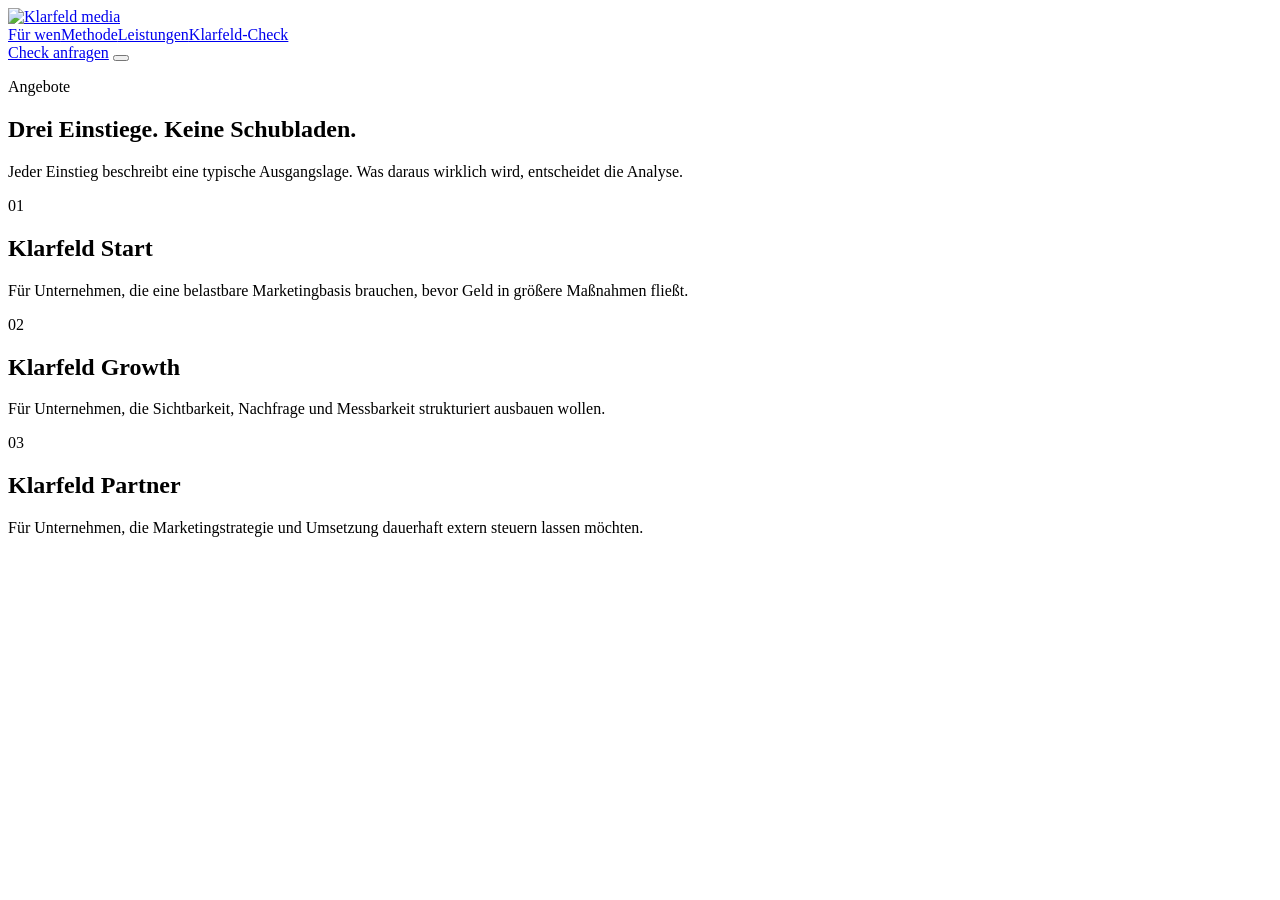
==== angebote.html @ 221c5ed5 "Add files via upload" ====
<!doctype html>
<html lang="de">
  <head>
    <meta charset="utf-8">
    <meta name="viewport" content="width=device-width, initial-scale=1">
    <title>Angebote | Klarfeld media</title>
    <link rel="preconnect" href="https://fonts.googleapis.com">
    <link rel="preconnect" href="https://fonts.gstatic.com" crossorigin>
    <link href="https://fonts.googleapis.com/css2?family=Inter:wght@400;500;600;700;800;900&family=Manrope:wght@600;700;800&display=swap" rel="stylesheet">
    <link rel="stylesheet" href="style.css">
  </head>
  <body>
    <header class="site-header">
      <a class="brand" href="index.html#top" aria-label="Klarfeld Startseite"><img class="brand-logo" src="assets/klarfeld-media-logo.png" width="753" height="258" alt="Klarfeld media"></a>
      <nav class="main-nav" aria-label="Hauptnavigation"><a href="zielgruppen.html">Für wen</a><a href="methode.html">Methode</a><a href="leistungen.html">Leistungen</a><a href="index.html#kontakt">Klarfeld-Check</a></nav>
      <a class="header-cta" href="index.html#kontakt">Check anfragen</a>
      <button class="menu-toggle" type="button" aria-label="Navigation öffnen" aria-expanded="false" data-menu-toggle><span></span><span></span></button>
    </header>
    <main class="detail-page">
      <section class="detail-hero"><div class="container"><p class="section-label">Angebote</p><h1>Drei Einstiege. Keine Schubladen.</h1><p class="lead">Jeder Einstieg beschreibt eine typische Ausgangslage. Was daraus wirklich wird, entscheidet die Analyse.</p></div></section>
      <section class="detail-list"><div class="container">
        <article id="klarfeld-start"><span>01</span><h2>Klarfeld Start</h2><p>Für Unternehmen, die eine belastbare Marketingbasis brauchen, bevor Geld in größere Maßnahmen fließt.</p></article>
        <article id="klarfeld-growth"><span>02</span><h2>Klarfeld Growth</h2><p>Für Unternehmen, die Sichtbarkeit, Nachfrage und Messbarkeit strukturiert ausbauen wollen.</p></article>
        <article id="klarfeld-partner"><span>03</span><h2>Klarfeld Partner</h2><p>Für Unternehmen, die Marketingstrategie und Umsetzung dauerhaft extern steuern lassen möchten.</p></article>
      </div></section>
    </main>
    <script src="script.js"></script>
  </body>
</html>
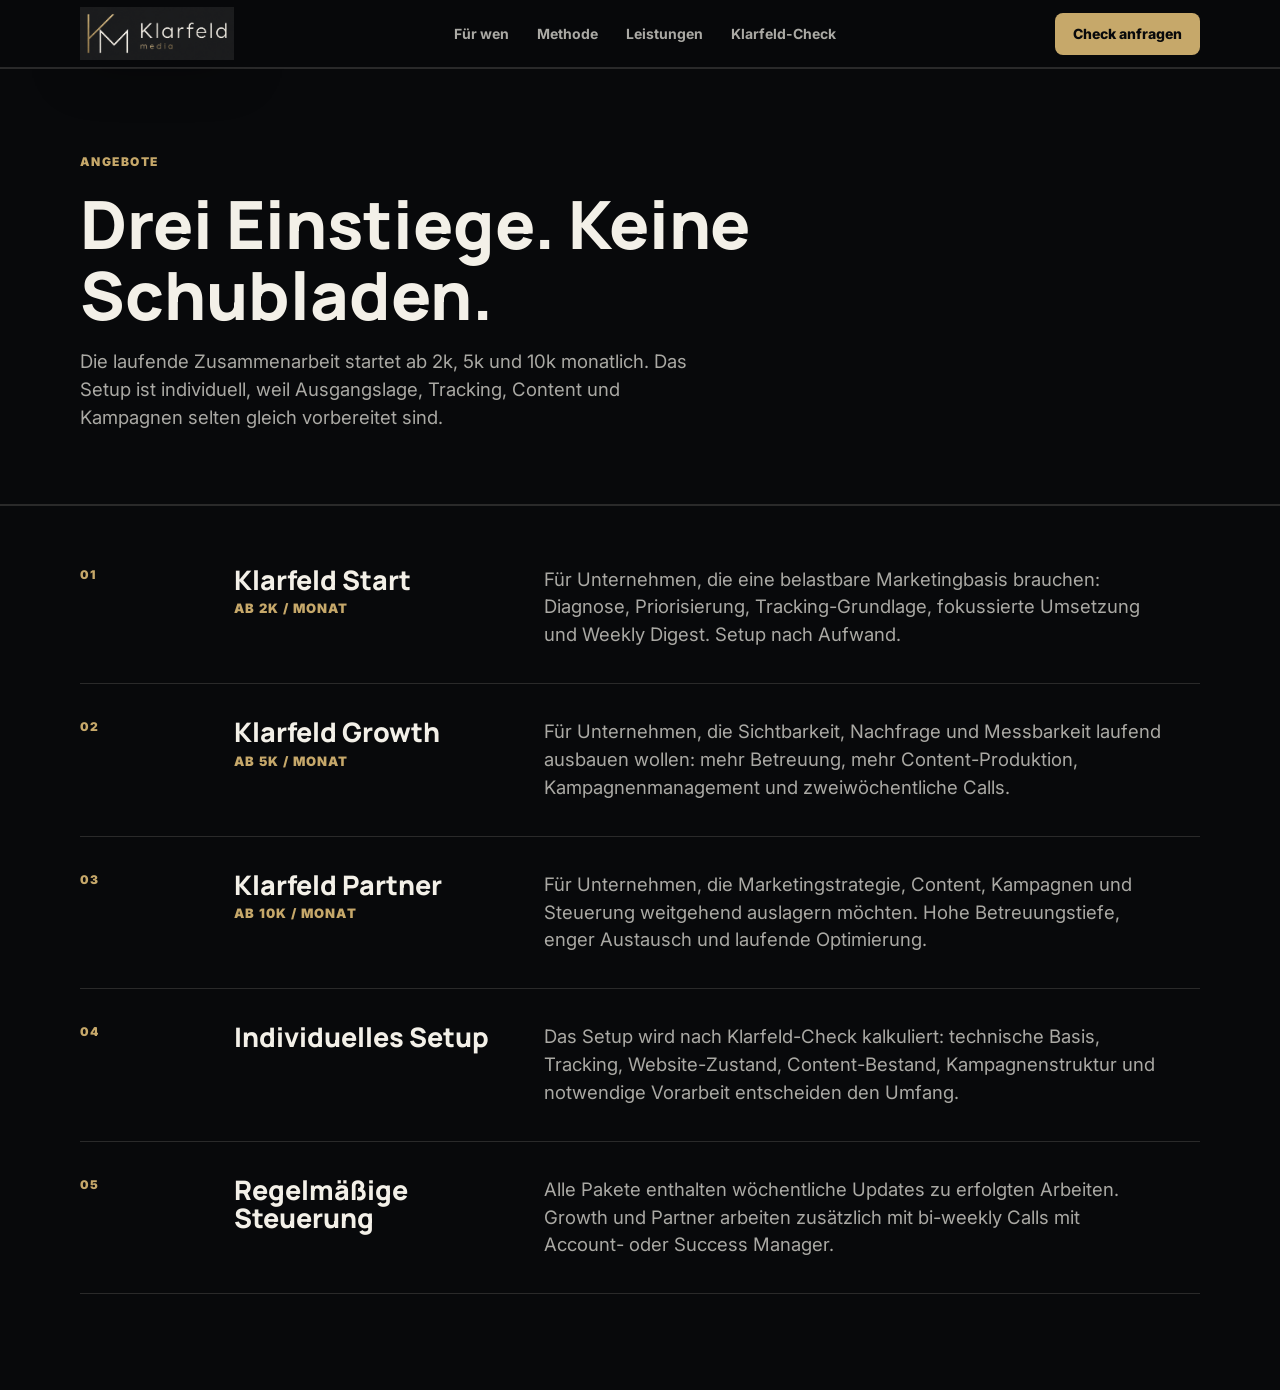
==== commit 9909b64e: "Add files via upload" ====
--- a/angebote.html
+++ b/angebote.html
@@ -17,11 +17,13 @@
       <button class="menu-toggle" type="button" aria-label="Navigation öffnen" aria-expanded="false" data-menu-toggle><span></span><span></span></button>
     </header>
     <main class="detail-page">
-      <section class="detail-hero"><div class="container"><p class="section-label">Angebote</p><h1>Drei Einstiege. Keine Schubladen.</h1><p class="lead">Jeder Einstieg beschreibt eine typische Ausgangslage. Was daraus wirklich wird, entscheidet die Analyse.</p></div></section>
+      <section class="detail-hero"><div class="container"><p class="section-label">Angebote</p><h1>Drei Einstiege. Keine Schubladen.</h1><p class="lead">Die laufende Zusammenarbeit startet ab 2k, 5k und 10k monatlich. Das Setup ist individuell, weil Ausgangslage, Tracking, Content und Kampagnen selten gleich vorbereitet sind.</p></div></section>
       <section class="detail-list"><div class="container">
-        <article id="klarfeld-start"><span>01</span><h2>Klarfeld Start</h2><p>Für Unternehmen, die eine belastbare Marketingbasis brauchen, bevor Geld in größere Maßnahmen fließt.</p></article>
-        <article id="klarfeld-growth"><span>02</span><h2>Klarfeld Growth</h2><p>Für Unternehmen, die Sichtbarkeit, Nachfrage und Messbarkeit strukturiert ausbauen wollen.</p></article>
-        <article id="klarfeld-partner"><span>03</span><h2>Klarfeld Partner</h2><p>Für Unternehmen, die Marketingstrategie und Umsetzung dauerhaft extern steuern lassen möchten.</p></article>
+        <article id="klarfeld-start"><span>01</span><h2>Klarfeld Start <small>ab 2k / Monat</small></h2><p>Für Unternehmen, die eine belastbare Marketingbasis brauchen: Diagnose, Priorisierung, Tracking-Grundlage, fokussierte Umsetzung und Weekly Digest. Setup nach Aufwand.</p></article>
+        <article id="klarfeld-growth"><span>02</span><h2>Klarfeld Growth <small>ab 5k / Monat</small></h2><p>Für Unternehmen, die Sichtbarkeit, Nachfrage und Messbarkeit laufend ausbauen wollen: mehr Betreuung, mehr Content-Produktion, Kampagnenmanagement und zweiwöchentliche Calls.</p></article>
+        <article id="klarfeld-partner"><span>03</span><h2>Klarfeld Partner <small>ab 10k / Monat</small></h2><p>Für Unternehmen, die Marketingstrategie, Content, Kampagnen und Steuerung weitgehend auslagern möchten. Hohe Betreuungstiefe, enger Austausch und laufende Optimierung.</p></article>
+        <article id="setup"><span>04</span><h2>Individuelles Setup</h2><p>Das Setup wird nach Klarfeld-Check kalkuliert: technische Basis, Tracking, Website-Zustand, Content-Bestand, Kampagnenstruktur und notwendige Vorarbeit entscheiden den Umfang.</p></article>
+        <article id="zusammenarbeit"><span>05</span><h2>Regelmäßige Steuerung</h2><p>Alle Pakete enthalten wöchentliche Updates zu erfolgten Arbeiten. Growth und Partner arbeiten zusätzlich mit bi-weekly Calls mit Account- oder Success Manager.</p></article>
       </div></section>
     </main>
     <script src="script.js"></script>
--- a/style.css
+++ b/style.css
@@ -0,0 +1,1058 @@
+:root {
+  --bg: #08090b;
+  --bg-soft: #0d0f13;
+  --panel: #111318;
+  --panel-strong: #171a20;
+  --ink: #f3f0e8;
+  --muted: #aaa9a4;
+  --soft: #747672;
+  --line: rgba(243, 240, 232, 0.14);
+  --line-strong: rgba(243, 240, 232, 0.22);
+  --gold: #c6a86a;
+  --gold-soft: rgba(198, 168, 106, 0.16);
+  --danger: #d79a64;
+  --radius: 8px;
+  --display: "Manrope", "Inter", Arial, sans-serif;
+  --sans: "Inter", Arial, sans-serif;
+}
+
+* { box-sizing: border-box; }
+
+html { scroll-behavior: smooth; }
+
+body {
+  margin: 0;
+  background: var(--bg);
+  color: var(--ink);
+  font-family: var(--sans);
+  line-height: 1.5;
+}
+
+body.menu-open { overflow: hidden; }
+
+a {
+  color: inherit;
+  text-decoration: none;
+}
+
+img {
+  display: block;
+  width: 100%;
+}
+
+p,
+h1,
+h2,
+h3 {
+  margin: 0;
+}
+
+input,
+textarea,
+button {
+  font: inherit;
+}
+
+.container {
+  width: min(1120px, calc(100% - 48px));
+  margin: 0 auto;
+}
+
+.site-header {
+  position: sticky;
+  z-index: 30;
+  top: 0;
+  display: grid;
+  grid-template-columns: auto 1fr auto;
+  align-items: center;
+  gap: 28px;
+  min-height: 68px;
+  padding: 0 max(24px, calc((100vw - 1120px) / 2));
+  background: rgba(8, 9, 11, 0.94);
+  border-bottom: 1px solid var(--line);
+  backdrop-filter: blur(16px);
+}
+
+.brand,
+.footer-brand {
+  display: inline-flex;
+  align-items: center;
+  line-height: 0;
+}
+
+.brand-logo {
+  width: 154px;
+  height: auto;
+  mix-blend-mode: screen;
+  filter: drop-shadow(0 10px 24px rgba(0, 0, 0, 0.28));
+}
+
+.footer-brand .brand-logo {
+  width: 190px;
+}
+
+.main-nav {
+  display: flex;
+  justify-content: center;
+  gap: 28px;
+  color: var(--muted);
+  font-size: 14px;
+  font-weight: 700;
+}
+
+.main-nav a:hover,
+.site-footer a:hover,
+.text-link:hover {
+  color: var(--gold);
+}
+
+.header-cta,
+.btn {
+  display: inline-flex;
+  align-items: center;
+  justify-content: center;
+  min-height: 42px;
+  padding: 0 18px;
+  border: 0;
+  border-radius: var(--radius);
+  font-size: 14px;
+  font-weight: 800;
+  cursor: pointer;
+}
+
+.header-cta,
+.btn-primary {
+  color: #08090b;
+  background: var(--gold);
+}
+
+.btn-secondary {
+  color: var(--ink);
+  border: 1px solid var(--line);
+  background: transparent;
+}
+
+.menu-toggle {
+  display: none;
+}
+
+section,
+#kontakt {
+  scroll-margin-top: 96px;
+}
+
+.eyebrow,
+.section-label {
+  color: var(--gold);
+  font-size: 12px;
+  font-weight: 900;
+  letter-spacing: 0.12em;
+  text-transform: uppercase;
+}
+
+h1,
+h2 {
+  font-family: var(--display);
+  font-weight: 800;
+  letter-spacing: 0;
+  line-height: 1.06;
+  overflow-wrap: break-word;
+  hyphens: auto;
+}
+
+h1 {
+  max-width: 720px;
+  margin-top: 18px;
+  font-size: clamp(40px, 5.2vw, 76px);
+}
+
+h2 {
+  max-width: 820px;
+  font-size: clamp(28px, 3.45vw, 46px);
+}
+
+h3 {
+  font-size: clamp(19px, 1.65vw, 25px);
+  line-height: 1.14;
+}
+
+.lead {
+  max-width: 650px;
+  margin-top: 18px;
+  color: var(--muted);
+  font-size: clamp(17px, 1.45vw, 20px);
+}
+
+.hero {
+  padding: 62px 0 78px;
+}
+
+.hero-grid {
+  display: grid;
+  grid-template-columns: minmax(0, 0.94fr) minmax(360px, 0.72fr);
+  gap: 58px;
+  align-items: center;
+}
+
+.hero-copy {
+  max-width: 720px;
+}
+
+.hero-thesis {
+  max-width: 720px;
+  margin-top: 14px;
+  color: var(--ink);
+  font-family: var(--display);
+  font-size: clamp(22px, 2.1vw, 32px);
+  font-weight: 800;
+  line-height: 1.16;
+}
+
+.actions {
+  display: flex;
+  flex-wrap: wrap;
+  gap: 12px;
+  margin-top: 30px;
+}
+
+.trust-line {
+  max-width: 620px;
+  margin-top: 28px;
+  color: var(--soft);
+  font-size: 15px;
+  font-weight: 700;
+}
+
+.hero-visual {
+  position: relative;
+}
+
+.hero-media {
+  margin: 0;
+}
+
+.hero-media img {
+  min-height: 500px;
+  max-height: min(560px, calc(100vh - 138px));
+  aspect-ratio: 5 / 4;
+  object-fit: cover;
+  border-radius: var(--radius);
+  filter: saturate(0.86) contrast(1.04);
+}
+
+.audit-panel {
+  position: absolute;
+  right: 18px;
+  bottom: 18px;
+  width: min(340px, calc(100% - 36px));
+  padding: 18px;
+  background: rgba(13, 15, 19, 0.88);
+  border: 1px solid rgba(243, 240, 232, 0.16);
+  border-radius: var(--radius);
+  box-shadow: 0 28px 80px rgba(0, 0, 0, 0.42);
+  backdrop-filter: blur(18px);
+}
+
+.audit-title {
+  margin-bottom: 12px;
+  color: var(--gold);
+  font-size: 12px;
+  font-weight: 900;
+  letter-spacing: 0.12em;
+  text-transform: uppercase;
+}
+
+.audit-row,
+.audit-priority {
+  display: flex;
+  justify-content: space-between;
+  gap: 18px;
+  padding: 10px 0;
+  border-top: 1px solid var(--line);
+  color: var(--muted);
+  font-size: 14px;
+}
+
+.audit-row strong,
+.audit-priority strong {
+  color: var(--ink);
+  text-align: right;
+}
+
+.audit-row.warning strong {
+  color: var(--danger);
+}
+
+.audit-priority {
+  display: grid;
+  gap: 6px;
+  margin-top: 6px;
+  padding: 12px;
+  background: rgba(198, 168, 106, 0.1);
+  border: 1px solid rgba(198, 168, 106, 0.24);
+  border-radius: var(--radius);
+}
+
+.audit-priority strong {
+  color: var(--gold);
+  text-align: left;
+}
+
+.manifest {
+  padding: 30px 0;
+  border-top: 1px solid var(--line);
+  border-bottom: 1px solid var(--line);
+  background: var(--bg-soft);
+}
+
+.manifest-line p {
+  max-width: 980px;
+  color: var(--ink);
+  font-family: var(--display);
+  font-size: clamp(22px, 2.4vw, 32px);
+  font-weight: 800;
+  line-height: 1.14;
+}
+
+.problem,
+.image-statement,
+.philosophy,
+.method,
+.audience,
+.services,
+.process,
+.faq,
+.packages,
+.consulting-visual,
+.final-cta,
+.detail-hero,
+.detail-list {
+  position: relative;
+  padding: 92px 0;
+  border-top: 1px solid var(--line);
+}
+
+.problem::before,
+.image-statement::before,
+.philosophy::before,
+.method::before,
+.audience::before,
+.services::before,
+.process::before,
+.faq::before,
+.packages::before,
+.consulting-visual::before {
+  content: "";
+  position: absolute;
+  top: -1px;
+  left: max(24px, calc((100vw - 1120px) / 2));
+  width: min(180px, calc(100vw - 48px));
+  height: 2px;
+  background: var(--gold);
+  opacity: 0.72;
+}
+
+.statement-grid,
+.split-head,
+.editorial-grid {
+  display: grid;
+  grid-template-columns: minmax(180px, 0.28fr) minmax(0, 1fr);
+  gap: 64px;
+  align-items: start;
+}
+
+.statement-grid p:not(.section-label) {
+  max-width: 760px;
+  margin-top: 22px;
+  color: var(--muted);
+  font-size: clamp(18px, 1.6vw, 22px);
+}
+
+.text-link {
+  display: inline-flex;
+  margin-top: 24px;
+  color: var(--gold);
+  font-size: 14px;
+  font-weight: 900;
+}
+
+.image-statement,
+.audience,
+.consulting-visual {
+  background: #0a0b0e;
+}
+
+.visual-split {
+  display: grid;
+  grid-template-columns: minmax(0, 1.06fr) minmax(320px, 0.64fr);
+  gap: 56px;
+  align-items: center;
+}
+
+.visual-split.reverse {
+  grid-template-columns: minmax(320px, 0.64fr) minmax(0, 1.06fr);
+}
+
+.visual-split.reverse figure {
+  order: 2;
+}
+
+.visual-split figure,
+.image-break figure {
+  margin: 0;
+  overflow: hidden;
+  border-radius: var(--radius);
+  background: var(--panel);
+}
+
+.visual-split img,
+.image-break img {
+  height: 100%;
+  min-height: 420px;
+  object-fit: cover;
+  filter: saturate(0.9) contrast(1.03);
+}
+
+.visual-split h2 {
+  max-width: 500px;
+  margin-top: 16px;
+  font-size: clamp(28px, 2.9vw, 42px);
+}
+
+.visual-split p:not(.section-label) {
+  max-width: 490px;
+  margin-top: 22px;
+  color: var(--muted);
+  font-size: clamp(17px, 1.5vw, 20px);
+}
+
+.split-head {
+  grid-template-columns: minmax(300px, 0.48fr) minmax(0, 0.78fr);
+  margin-bottom: 46px;
+}
+
+.split-head h2,
+.story-step h2 {
+  max-width: 600px;
+  margin-top: 14px;
+  font-size: clamp(28px, 3vw, 42px);
+}
+
+.split-head > p {
+  max-width: 640px;
+  color: var(--muted);
+  font-size: clamp(17px, 1.5vw, 20px);
+}
+
+.open-principles {
+  display: grid;
+  grid-template-columns: repeat(3, 1fr);
+  gap: 34px;
+  padding-top: 10px;
+}
+
+.open-principles article {
+  padding-top: 22px;
+  border-top: 1px solid var(--line);
+}
+
+.open-principles span,
+.service-index span,
+.method-flow span,
+.route-list span {
+  color: var(--gold);
+  font-size: 12px;
+  font-weight: 900;
+  letter-spacing: 0.12em;
+  text-transform: uppercase;
+}
+
+.open-principles h3 {
+  margin-top: 32px;
+}
+
+.open-principles p {
+  margin-top: 16px;
+  color: var(--muted);
+  font-size: 16px;
+}
+
+.compact-principles {
+  padding-top: 0;
+}
+
+.method {
+  background:
+    linear-gradient(90deg, rgba(198, 168, 106, 0.08), transparent 48%),
+    var(--bg);
+}
+
+.story-step {
+  display: grid;
+  gap: 38px;
+}
+
+.method-flow {
+  display: grid;
+  grid-template-columns: repeat(5, 1fr);
+  border-top: 1px solid var(--line);
+  border-bottom: 1px solid var(--line);
+}
+
+.method-flow a {
+  display: grid;
+  gap: 22px;
+  padding: 24px 24px 26px;
+  border-right: 1px solid var(--line);
+  color: var(--ink);
+  font-size: clamp(18px, 1.55vw, 23px);
+  font-weight: 800;
+}
+
+.method-flow a:first-child {
+  border-left: 1px solid var(--line);
+}
+
+.method-flow a:hover,
+.route-list a:hover,
+.service-index a:hover,
+.package-lines a:hover {
+  background: rgba(243, 240, 232, 0.055);
+}
+
+.editorial-grid {
+  grid-template-columns: minmax(280px, 0.44fr) minmax(0, 1fr);
+}
+
+.editorial-grid h2 {
+  max-width: 480px;
+  margin-top: 14px;
+  font-size: clamp(28px, 3vw, 42px);
+}
+
+.route-list {
+  display: grid;
+  gap: 0;
+  border-top: 1px solid var(--line);
+}
+
+.route-list a {
+  display: grid;
+  grid-template-columns: minmax(150px, 0.34fr) minmax(0, 1fr);
+  gap: 26px;
+  padding: 22px 0;
+  border-bottom: 1px solid var(--line);
+}
+
+.route-list strong {
+  max-width: 620px;
+  font-size: clamp(18px, 1.7vw, 24px);
+  line-height: 1.2;
+}
+
+.image-break {
+  padding: 0;
+  background: var(--bg-soft);
+  border-top: 1px solid var(--line);
+}
+
+.image-break-grid {
+  display: grid;
+  grid-template-columns: minmax(0, 1fr) minmax(280px, 0.38fr);
+  min-height: 520px;
+  align-items: stretch;
+}
+
+.image-break figure {
+  border-radius: 0;
+}
+
+.image-break img {
+  min-height: 520px;
+}
+
+.image-break-grid > div {
+  display: flex;
+  align-items: end;
+  padding: 56px 0 56px 42px;
+}
+
+.image-break-grid p {
+  max-width: 350px;
+  color: var(--ink);
+  font-family: var(--display);
+  font-size: clamp(24px, 2.5vw, 36px);
+  font-weight: 800;
+  line-height: 1.08;
+}
+
+.service-index {
+  display: grid;
+  grid-template-columns: repeat(3, 1fr);
+  border-top: 1px solid var(--line);
+  border-left: 1px solid var(--line);
+}
+
+.service-index a {
+  min-height: 245px;
+  padding: 24px;
+  border-right: 1px solid var(--line);
+  border-bottom: 1px solid var(--line);
+  background: rgba(243, 240, 232, 0.025);
+}
+
+.service-index h3 {
+  max-width: 260px;
+  margin-top: 42px;
+  font-size: clamp(20px, 1.6vw, 25px);
+}
+
+.service-index p {
+  max-width: 300px;
+  margin-top: 18px;
+  color: var(--muted);
+  font-size: 16px;
+}
+
+.packages {
+  background: var(--bg-soft);
+}
+
+.process {
+  background:
+    linear-gradient(90deg, rgba(198, 168, 106, 0.075), transparent 55%),
+    var(--bg);
+}
+
+.faq {
+  background: var(--bg-soft);
+}
+
+.faq-list {
+  display: grid;
+  gap: 0;
+  margin-top: 34px;
+  border-top: 1px solid var(--line);
+}
+
+.faq-list details {
+  border-bottom: 1px solid var(--line);
+}
+
+.faq-list summary {
+  cursor: pointer;
+  padding: 22px 0;
+  color: var(--ink);
+  font-size: clamp(18px, 1.55vw, 22px);
+  font-weight: 800;
+  list-style: none;
+}
+
+.faq-list summary::-webkit-details-marker {
+  display: none;
+}
+
+.faq-list summary::after {
+  content: "+";
+  float: right;
+  color: var(--gold);
+  font-weight: 800;
+}
+
+.faq-list details[open] summary::after {
+  content: "–";
+}
+
+.faq-list p {
+  max-width: 720px;
+  padding: 0 48px 22px 0;
+  color: var(--muted);
+  font-size: clamp(16px, 1.35vw, 18px);
+}
+
+.package-lines {
+  display: grid;
+  gap: 0;
+  margin-top: 36px;
+}
+
+.package-lines a {
+  display: grid;
+  grid-template-columns: minmax(220px, 0.4fr) minmax(0, 1fr);
+  gap: 38px;
+  padding: 24px 0;
+  border-top: 1px solid var(--line);
+}
+
+.package-lines a:last-child {
+  border-bottom: 1px solid var(--line);
+}
+
+.package-lines p {
+  max-width: 680px;
+  color: var(--muted);
+  font-size: clamp(16px, 1.45vw, 19px);
+}
+
+.package-lines h3 span,
+.detail-list h2 small {
+  display: block;
+  margin-top: 8px;
+  color: var(--gold);
+  font-family: var(--sans);
+  font-size: 13px;
+  font-weight: 900;
+  letter-spacing: 0.08em;
+  text-transform: uppercase;
+}
+
+.final-cta {
+  padding: 88px 0;
+  background:
+    radial-gradient(circle at 12% 20%, rgba(198, 168, 106, 0.18), transparent 32%),
+    linear-gradient(90deg, rgba(198, 168, 106, 0.1), transparent 58%),
+    #0a0b0e;
+}
+
+.final-grid {
+  display: grid;
+  grid-template-columns: minmax(0, 0.84fr) minmax(360px, 0.78fr);
+  gap: 64px;
+  align-items: start;
+}
+
+.final-grid h2 {
+  max-width: 620px;
+  margin-top: 16px;
+  font-size: clamp(30px, 3.3vw, 44px);
+}
+
+.final-grid p:not(.section-label) {
+  max-width: 620px;
+  margin-top: 22px;
+  color: var(--muted);
+  font-size: clamp(18px, 1.6vw, 21px);
+}
+
+.contact-form {
+  display: grid;
+  grid-template-columns: repeat(2, 1fr);
+  gap: 14px;
+  padding: 24px;
+  background: rgba(243, 240, 232, 0.055);
+  border: 1px solid var(--line-strong);
+  border-radius: var(--radius);
+}
+
+.contact-form label {
+  display: grid;
+  gap: 8px;
+}
+
+.contact-form .full {
+  grid-column: 1 / -1;
+}
+
+.contact-form span {
+  color: var(--muted);
+  font-size: 13px;
+  font-weight: 700;
+}
+
+.contact-form input,
+.contact-form textarea {
+  width: 100%;
+  min-height: 44px;
+  padding: 11px 12px;
+  color: var(--ink);
+  background: rgba(8, 9, 11, 0.68);
+  border: 1px solid var(--line);
+  border-radius: var(--radius);
+  outline: none;
+}
+
+.contact-form textarea {
+  resize: vertical;
+}
+
+.contact-form input:focus,
+.contact-form textarea:focus {
+  border-color: rgba(198, 168, 106, 0.65);
+}
+
+.contact-form button {
+  margin-top: 6px;
+}
+
+.site-footer {
+  padding: 46px 0;
+  color: var(--muted);
+  border-top: 1px solid var(--line);
+}
+
+.footer-grid {
+  display: grid;
+  grid-template-columns: 1.4fr 1fr 1fr;
+  gap: 40px;
+}
+
+.site-footer a:not(.brand) {
+  display: block;
+  margin-top: 10px;
+}
+
+.detail-page {
+  min-height: 100vh;
+}
+
+.detail-hero {
+  padding: 84px 0 72px;
+  border-bottom: 1px solid var(--line);
+}
+
+.detail-hero h1 {
+  max-width: 820px;
+}
+
+.detail-list {
+  padding: 26px 0 96px;
+}
+
+.detail-list .container {
+  display: grid;
+  gap: 0;
+}
+
+.detail-list article {
+  display: grid;
+  grid-template-columns: 120px minmax(240px, 0.42fr) minmax(0, 1fr);
+  gap: 34px;
+  padding: 34px 0;
+  border-bottom: 1px solid var(--line);
+  scroll-margin-top: 96px;
+}
+
+.detail-list span {
+  color: var(--gold);
+  font-size: 12px;
+  font-weight: 900;
+  letter-spacing: 0.12em;
+}
+
+.detail-list h2 {
+  max-width: 420px;
+  font-size: clamp(24px, 2.1vw, 32px);
+}
+
+.detail-list p,
+.detail-hero .lead {
+  max-width: 620px;
+  color: var(--muted);
+  font-size: clamp(17px, 1.45vw, 20px);
+}
+
+@media (max-width: 980px) {
+  .hero-grid,
+  .statement-grid,
+  .visual-split,
+  .visual-split.reverse,
+  .split-head,
+  .editorial-grid,
+  .image-break-grid,
+  .final-grid,
+  .package-lines a,
+  .footer-grid {
+    grid-template-columns: 1fr;
+    gap: 34px;
+  }
+
+  .open-principles,
+  .service-index {
+    grid-template-columns: repeat(2, 1fr);
+  }
+
+  .method-flow {
+    grid-template-columns: 1fr 1fr;
+  }
+
+  .hero-media img {
+    min-height: 360px;
+    aspect-ratio: 16 / 9;
+  }
+
+  .visual-split.reverse figure {
+    order: 0;
+  }
+
+  .visual-split img,
+  .image-break img {
+    min-height: 360px;
+    aspect-ratio: 16 / 9;
+  }
+
+  .image-break-grid {
+    min-height: auto;
+  }
+
+  .image-break-grid > div {
+    padding: 34px 0 56px;
+  }
+
+  .contact-form {
+    max-width: 720px;
+  }
+
+  .detail-list article {
+    grid-template-columns: 1fr;
+    gap: 14px;
+  }
+}
+
+@media (max-width: 720px) {
+  .container {
+    width: min(100% - 28px, 1120px);
+  }
+
+  .site-header {
+    grid-template-columns: auto 1fr auto;
+    padding-inline: 14px;
+  }
+
+  .brand-logo {
+    width: 132px;
+  }
+
+  .main-nav,
+  .header-cta {
+    display: none;
+  }
+
+  .menu-toggle {
+    display: inline-grid;
+    width: 42px;
+    height: 42px;
+    place-items: center;
+    border: 1px solid var(--line);
+    border-radius: var(--radius);
+    background: transparent;
+  }
+
+  .menu-toggle span {
+    width: 18px;
+    height: 2px;
+    background: var(--ink);
+    transition: transform 180ms ease;
+  }
+
+  .menu-toggle.is-open span:first-child {
+    transform: translateY(5px) rotate(45deg);
+  }
+
+  .menu-toggle.is-open span:last-child {
+    transform: translateY(-5px) rotate(-45deg);
+  }
+
+  .site-header.nav-open .main-nav {
+    position: absolute;
+    top: 68px;
+    right: 14px;
+    left: 14px;
+    display: grid;
+    gap: 0;
+    padding: 10px;
+    background: var(--bg);
+    border: 1px solid var(--line);
+    border-radius: var(--radius);
+  }
+
+  .site-header.nav-open .main-nav a {
+    padding: 14px;
+  }
+
+  h1 {
+    font-size: clamp(36px, 12vw, 54px);
+  }
+
+  h2 {
+    font-size: clamp(27px, 8vw, 37px);
+  }
+
+  .hero,
+  .problem,
+  .image-statement,
+  .philosophy,
+  .method,
+  .audience,
+  .services,
+  .process,
+  .faq,
+  .packages,
+  .consulting-visual,
+  .final-cta {
+    padding: 64px 0;
+  }
+
+  .problem::before,
+  .image-statement::before,
+  .philosophy::before,
+  .method::before,
+  .audience::before,
+  .services::before,
+  .process::before,
+  .faq::before,
+  .packages::before,
+  .consulting-visual::before {
+    left: 14px;
+    width: 120px;
+  }
+
+  .manifest {
+    padding: 24px 0;
+  }
+
+  .open-principles,
+  .service-index,
+  .method-flow {
+    grid-template-columns: 1fr;
+  }
+
+  .route-list a {
+    grid-template-columns: 1fr;
+    gap: 10px;
+  }
+
+  .service-index a {
+    min-height: auto;
+  }
+
+  .method-flow a {
+    border-left: 1px solid var(--line);
+  }
+
+  .audit-panel {
+    position: relative;
+    right: auto;
+    bottom: auto;
+    width: 100%;
+    margin-top: 14px;
+  }
+
+  .contact-form {
+    grid-template-columns: 1fr;
+    padding: 18px;
+  }
+
+  .actions,
+  .btn {
+    width: 100%;
+  }
+}
+
+@media (prefers-reduced-motion: reduce) {
+  *,
+  *::before,
+  *::after {
+    scroll-behavior: auto !important;
+    transition-duration: 0.01ms !important;
+  }
+}
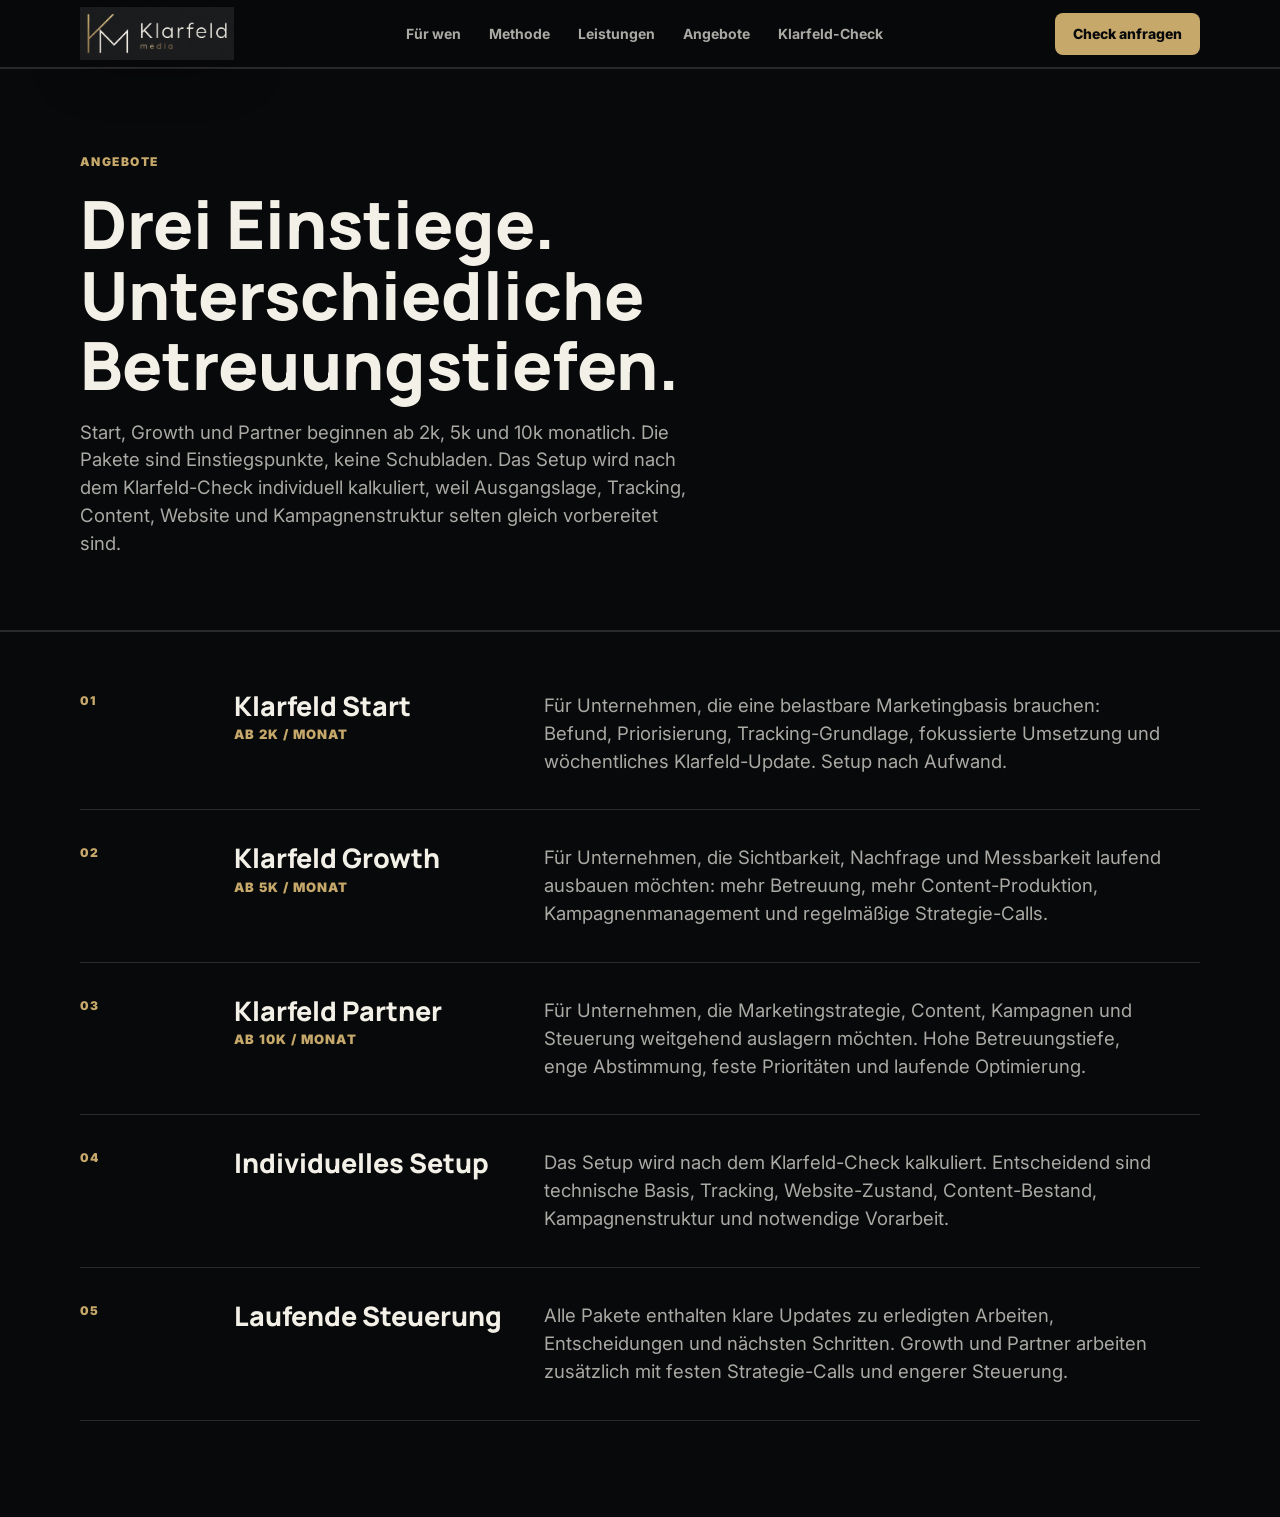
==== commit 1f4b4e28: "Add files via upload" ====
--- a/angebote.html
+++ b/angebote.html
@@ -12,18 +12,18 @@
   <body>
     <header class="site-header">
       <a class="brand" href="index.html#top" aria-label="Klarfeld Startseite"><img class="brand-logo" src="assets/klarfeld-media-logo.png" width="753" height="258" alt="Klarfeld media"></a>
-      <nav class="main-nav" aria-label="Hauptnavigation"><a href="zielgruppen.html">Für wen</a><a href="methode.html">Methode</a><a href="leistungen.html">Leistungen</a><a href="index.html#kontakt">Klarfeld-Check</a></nav>
+      <nav class="main-nav" aria-label="Hauptnavigation"><a href="zielgruppen.html">Für wen</a><a href="methode.html">Methode</a><a href="leistungen.html">Leistungen</a><a href="angebote.html">Angebote</a><a href="index.html#kontakt">Klarfeld-Check</a></nav>
       <a class="header-cta" href="index.html#kontakt">Check anfragen</a>
       <button class="menu-toggle" type="button" aria-label="Navigation öffnen" aria-expanded="false" data-menu-toggle><span></span><span></span></button>
     </header>
     <main class="detail-page">
-      <section class="detail-hero"><div class="container"><p class="section-label">Angebote</p><h1>Drei Einstiege. Keine Schubladen.</h1><p class="lead">Die laufende Zusammenarbeit startet ab 2k, 5k und 10k monatlich. Das Setup ist individuell, weil Ausgangslage, Tracking, Content und Kampagnen selten gleich vorbereitet sind.</p></div></section>
+      <section class="detail-hero"><div class="container"><p class="section-label">Angebote</p><h1>Drei Einstiege. Unterschiedliche Betreuungstiefen.</h1><p class="lead">Start, Growth und Partner beginnen ab 2k, 5k und 10k monatlich. Die Pakete sind Einstiegspunkte, keine Schubladen. Das Setup wird nach dem Klarfeld-Check individuell kalkuliert, weil Ausgangslage, Tracking, Content, Website und Kampagnenstruktur selten gleich vorbereitet sind.</p></div></section>
       <section class="detail-list"><div class="container">
-        <article id="klarfeld-start"><span>01</span><h2>Klarfeld Start <small>ab 2k / Monat</small></h2><p>Für Unternehmen, die eine belastbare Marketingbasis brauchen: Diagnose, Priorisierung, Tracking-Grundlage, fokussierte Umsetzung und Weekly Digest. Setup nach Aufwand.</p></article>
-        <article id="klarfeld-growth"><span>02</span><h2>Klarfeld Growth <small>ab 5k / Monat</small></h2><p>Für Unternehmen, die Sichtbarkeit, Nachfrage und Messbarkeit laufend ausbauen wollen: mehr Betreuung, mehr Content-Produktion, Kampagnenmanagement und zweiwöchentliche Calls.</p></article>
-        <article id="klarfeld-partner"><span>03</span><h2>Klarfeld Partner <small>ab 10k / Monat</small></h2><p>Für Unternehmen, die Marketingstrategie, Content, Kampagnen und Steuerung weitgehend auslagern möchten. Hohe Betreuungstiefe, enger Austausch und laufende Optimierung.</p></article>
-        <article id="setup"><span>04</span><h2>Individuelles Setup</h2><p>Das Setup wird nach Klarfeld-Check kalkuliert: technische Basis, Tracking, Website-Zustand, Content-Bestand, Kampagnenstruktur und notwendige Vorarbeit entscheiden den Umfang.</p></article>
-        <article id="zusammenarbeit"><span>05</span><h2>Regelmäßige Steuerung</h2><p>Alle Pakete enthalten wöchentliche Updates zu erfolgten Arbeiten. Growth und Partner arbeiten zusätzlich mit bi-weekly Calls mit Account- oder Success Manager.</p></article>
+        <article id="klarfeld-start"><span>01</span><h2>Klarfeld Start <small>ab 2k / Monat</small></h2><p>Für Unternehmen, die eine belastbare Marketingbasis brauchen: Befund, Priorisierung, Tracking-Grundlage, fokussierte Umsetzung und wöchentliches Klarfeld-Update. Setup nach Aufwand.</p></article>
+        <article id="klarfeld-growth"><span>02</span><h2>Klarfeld Growth <small>ab 5k / Monat</small></h2><p>Für Unternehmen, die Sichtbarkeit, Nachfrage und Messbarkeit laufend ausbauen möchten: mehr Betreuung, mehr Content-Produktion, Kampagnenmanagement und regelmäßige Strategie-Calls.</p></article>
+        <article id="klarfeld-partner"><span>03</span><h2>Klarfeld Partner <small>ab 10k / Monat</small></h2><p>Für Unternehmen, die Marketingstrategie, Content, Kampagnen und Steuerung weitgehend auslagern möchten. Hohe Betreuungstiefe, enge Abstimmung, feste Prioritäten und laufende Optimierung.</p></article>
+        <article id="setup"><span>04</span><h2>Individuelles Setup</h2><p>Das Setup wird nach dem Klarfeld-Check kalkuliert. Entscheidend sind technische Basis, Tracking, Website-Zustand, Content-Bestand, Kampagnenstruktur und notwendige Vorarbeit.</p></article>
+        <article id="zusammenarbeit"><span>05</span><h2>Laufende Steuerung</h2><p>Alle Pakete enthalten klare Updates zu erledigten Arbeiten, Entscheidungen und nächsten Schritten. Growth und Partner arbeiten zusätzlich mit festen Strategie-Calls und engerer Steuerung.</p></article>
       </div></section>
     </main>
     <script src="script.js"></script>
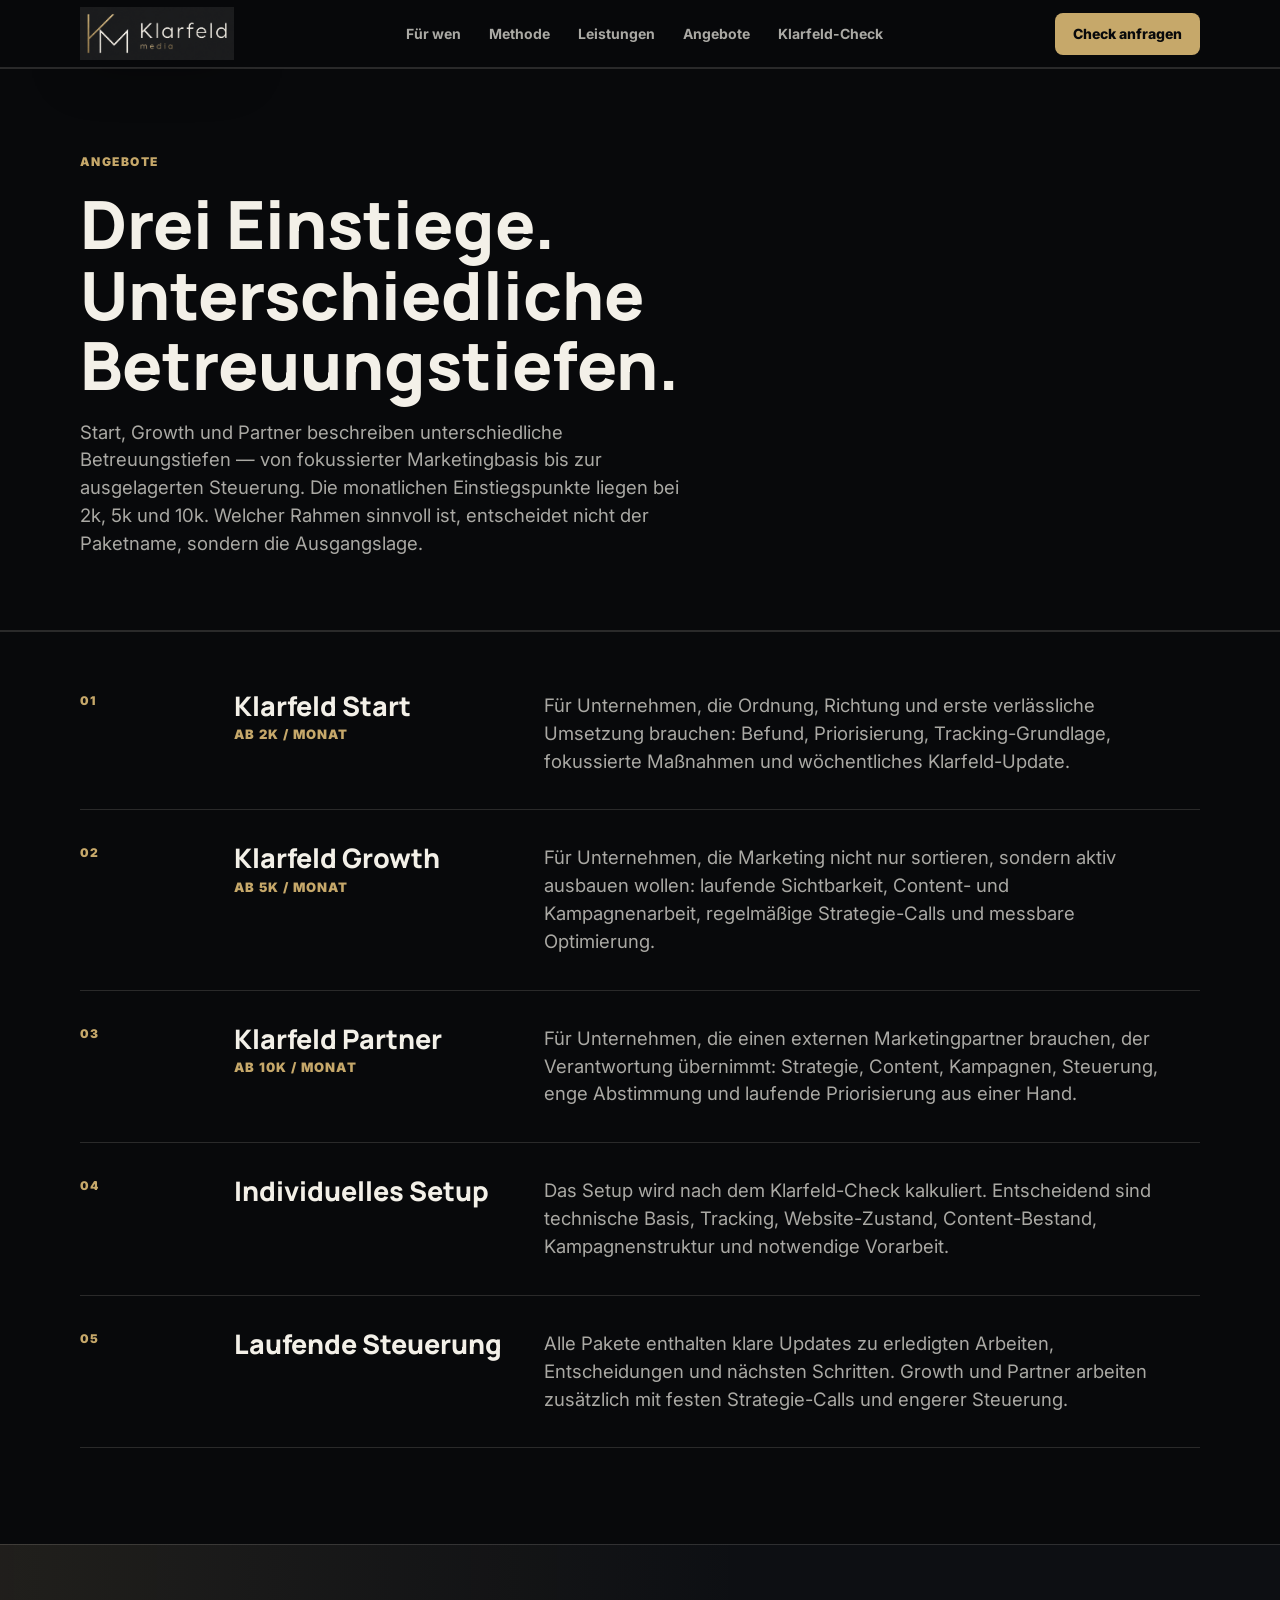
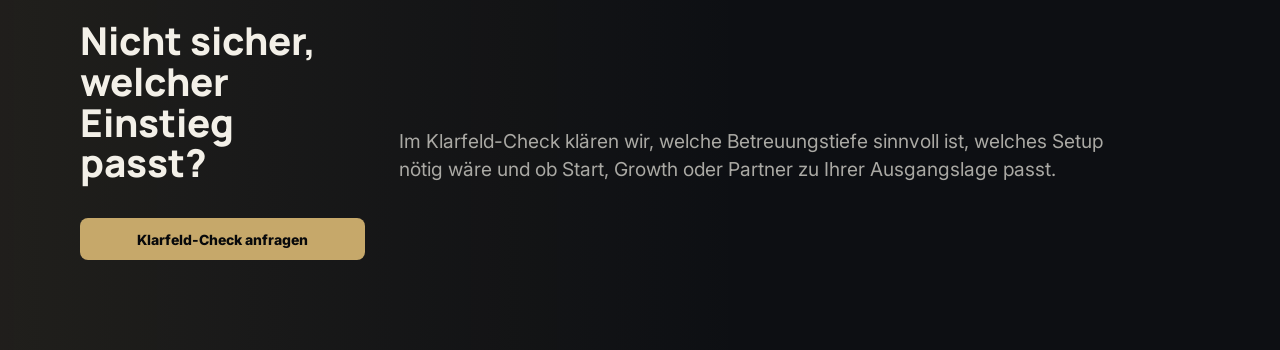
==== commit 42245a24: "Add files via upload" ====
--- a/angebote.html
+++ b/angebote.html
@@ -17,14 +17,15 @@
       <button class="menu-toggle" type="button" aria-label="Navigation öffnen" aria-expanded="false" data-menu-toggle><span></span><span></span></button>
     </header>
     <main class="detail-page">
-      <section class="detail-hero"><div class="container"><p class="section-label">Angebote</p><h1>Drei Einstiege. Unterschiedliche Betreuungstiefen.</h1><p class="lead">Start, Growth und Partner beginnen ab 2k, 5k und 10k monatlich. Die Pakete sind Einstiegspunkte, keine Schubladen. Das Setup wird nach dem Klarfeld-Check individuell kalkuliert, weil Ausgangslage, Tracking, Content, Website und Kampagnenstruktur selten gleich vorbereitet sind.</p></div></section>
+      <section class="detail-hero"><div class="container"><p class="section-label">Angebote</p><h1>Drei Einstiege. Unterschiedliche Betreuungstiefen.</h1><p class="lead">Start, Growth und Partner beschreiben unterschiedliche Betreuungstiefen — von fokussierter Marketingbasis bis zur ausgelagerten Steuerung. Die monatlichen Einstiegspunkte liegen bei 2k, 5k und 10k. Welcher Rahmen sinnvoll ist, entscheidet nicht der Paketname, sondern die Ausgangslage.</p></div></section>
       <section class="detail-list"><div class="container">
-        <article id="klarfeld-start"><span>01</span><h2>Klarfeld Start <small>ab 2k / Monat</small></h2><p>Für Unternehmen, die eine belastbare Marketingbasis brauchen: Befund, Priorisierung, Tracking-Grundlage, fokussierte Umsetzung und wöchentliches Klarfeld-Update. Setup nach Aufwand.</p></article>
-        <article id="klarfeld-growth"><span>02</span><h2>Klarfeld Growth <small>ab 5k / Monat</small></h2><p>Für Unternehmen, die Sichtbarkeit, Nachfrage und Messbarkeit laufend ausbauen möchten: mehr Betreuung, mehr Content-Produktion, Kampagnenmanagement und regelmäßige Strategie-Calls.</p></article>
-        <article id="klarfeld-partner"><span>03</span><h2>Klarfeld Partner <small>ab 10k / Monat</small></h2><p>Für Unternehmen, die Marketingstrategie, Content, Kampagnen und Steuerung weitgehend auslagern möchten. Hohe Betreuungstiefe, enge Abstimmung, feste Prioritäten und laufende Optimierung.</p></article>
+        <article id="klarfeld-start"><span>01</span><h2>Klarfeld Start <small>ab 2k / Monat</small></h2><p>Für Unternehmen, die Ordnung, Richtung und erste verlässliche Umsetzung brauchen: Befund, Priorisierung, Tracking-Grundlage, fokussierte Maßnahmen und wöchentliches Klarfeld-Update.</p></article>
+        <article id="klarfeld-growth"><span>02</span><h2>Klarfeld Growth <small>ab 5k / Monat</small></h2><p>Für Unternehmen, die Marketing nicht nur sortieren, sondern aktiv ausbauen wollen: laufende Sichtbarkeit, Content- und Kampagnenarbeit, regelmäßige Strategie-Calls und messbare Optimierung.</p></article>
+        <article id="klarfeld-partner"><span>03</span><h2>Klarfeld Partner <small>ab 10k / Monat</small></h2><p>Für Unternehmen, die einen externen Marketingpartner brauchen, der Verantwortung übernimmt: Strategie, Content, Kampagnen, Steuerung, enge Abstimmung und laufende Priorisierung aus einer Hand.</p></article>
         <article id="setup"><span>04</span><h2>Individuelles Setup</h2><p>Das Setup wird nach dem Klarfeld-Check kalkuliert. Entscheidend sind technische Basis, Tracking, Website-Zustand, Content-Bestand, Kampagnenstruktur und notwendige Vorarbeit.</p></article>
         <article id="zusammenarbeit"><span>05</span><h2>Laufende Steuerung</h2><p>Alle Pakete enthalten klare Updates zu erledigten Arbeiten, Entscheidungen und nächsten Schritten. Growth und Partner arbeiten zusätzlich mit festen Strategie-Calls und engerer Steuerung.</p></article>
       </div></section>
+      <section class="detail-cta"><div class="container"><h2>Nicht sicher, welcher Einstieg passt?</h2><p>Im Klarfeld-Check klären wir, welche Betreuungstiefe sinnvoll ist, welches Setup nötig wäre und ob Start, Growth oder Partner zu Ihrer Ausgangslage passt.</p><a class="btn btn-primary" href="index.html#kontakt">Klarfeld-Check anfragen</a></div></section>
     </main>
     <script src="script.js"></script>
   </body>
--- a/style.css
+++ b/style.css
@@ -299,19 +299,31 @@
 }
 
 .manifest {
-  padding: 30px 0;
+  padding: 86px 0;
   border-top: 1px solid var(--line);
   border-bottom: 1px solid var(--line);
-  background: var(--bg-soft);
+  background:
+    linear-gradient(rgba(243, 240, 232, 0.035) 1px, transparent 1px),
+    linear-gradient(90deg, rgba(243, 240, 232, 0.028) 1px, transparent 1px),
+    var(--bg-soft);
+  background-size: 48px 48px;
 }
 
 .manifest-line p {
-  max-width: 980px;
+  max-width: 1040px;
   color: var(--ink);
   font-family: var(--display);
-  font-size: clamp(22px, 2.4vw, 32px);
+  font-size: clamp(34px, 5vw, 70px);
   font-weight: 800;
-  line-height: 1.14;
+  line-height: 1.02;
+}
+
+.manifest-line span {
+  display: block;
+}
+
+.manifest-line span + span {
+  margin-top: 8px;
 }
 
 .problem,
@@ -426,6 +438,55 @@
   font-size: clamp(17px, 1.5vw, 20px);
 }
 
+.check-output {
+  margin-top: 26px;
+  padding-top: 22px;
+  border-top: 1px solid var(--line);
+}
+
+.check-output h3 {
+  max-width: 480px;
+  font-size: clamp(18px, 1.5vw, 22px);
+}
+
+.check-output ul {
+  display: grid;
+  grid-template-columns: repeat(2, minmax(0, 1fr));
+  gap: 12px;
+  margin: 18px 0 0;
+  padding: 0;
+  list-style: none;
+}
+
+.check-output li {
+  min-height: 88px;
+  padding: 16px;
+  color: var(--ink);
+  font-size: 15px;
+  font-weight: 700;
+  position: relative;
+  display: grid;
+  align-content: space-between;
+  border: 1px solid var(--line);
+  background: rgba(243, 240, 232, 0.035);
+  border-radius: var(--radius);
+}
+
+.check-output li span {
+  display: block;
+  color: var(--gold);
+  font-size: 11px;
+  font-weight: 900;
+  letter-spacing: 0.12em;
+}
+
+.check-output p {
+  max-width: 540px;
+  margin-top: 22px;
+  color: var(--muted);
+  font-size: 15px;
+}
+
 .split-head {
   grid-template-columns: minmax(300px, 0.48fr) minmax(0, 0.78fr);
   margin-bottom: 46px;
@@ -487,9 +548,110 @@
     var(--bg);
 }
 
-.story-step {
-  display: grid;
-  gap: 38px;
+.rail-grid {
+  display: grid;
+  grid-template-columns: minmax(300px, 0.42fr) minmax(0, 1fr);
+  gap: 80px;
+  align-items: start;
+}
+
+.rail-sticky {
+  position: sticky;
+  top: 116px;
+}
+
+.rail-sticky h2 {
+  max-width: 460px;
+  margin-top: 16px;
+  font-size: clamp(32px, 3.8vw, 54px);
+}
+
+.rail-sticky p:not(.section-label) {
+  max-width: 430px;
+  margin-top: 22px;
+  color: var(--muted);
+  font-size: 18px;
+}
+
+.rail-track {
+  position: relative;
+  display: grid;
+  gap: 18px;
+  padding-left: 42px;
+}
+
+.rail-line {
+  position: absolute;
+  top: 12px;
+  bottom: 12px;
+  left: 10px;
+  width: 2px;
+  background: rgba(243, 240, 232, 0.16);
+}
+
+.rail-line span {
+  display: block;
+  width: 100%;
+  height: var(--rail-progress, 0%);
+  background: linear-gradient(var(--gold), rgba(198, 168, 106, 0.2));
+}
+
+.rail-dot {
+  position: absolute;
+  top: var(--rail-dot, 12px);
+  left: 3px;
+  z-index: 2;
+  width: 16px;
+  height: 16px;
+  border-radius: 999px;
+  background: var(--gold);
+  box-shadow: 0 0 0 8px rgba(198, 168, 106, 0.12), 0 0 28px rgba(198, 168, 106, 0.36);
+}
+
+.rail-card {
+  min-height: 190px;
+  padding: 24px;
+  border: 1px solid var(--line);
+  border-radius: var(--radius);
+  background: rgba(243, 240, 232, 0.035);
+  opacity: 0.58;
+  transition: opacity 220ms ease, border-color 220ms ease, background 220ms ease, transform 220ms ease;
+}
+
+.rail-card.is-active {
+  opacity: 1;
+  transform: translateX(6px);
+  border-color: rgba(198, 168, 106, 0.42);
+  background: rgba(243, 240, 232, 0.065);
+}
+
+.rail-card span,
+.service-card span,
+.package-cards > a > span {
+  color: var(--gold);
+  font-size: 12px;
+  font-weight: 900;
+  letter-spacing: 0.12em;
+  text-transform: uppercase;
+}
+
+.rail-card h3 {
+  margin-top: 26px;
+}
+
+.rail-card p {
+  max-width: 520px;
+  margin-top: 16px;
+  color: var(--muted);
+  font-size: 17px;
+}
+
+.rail-card strong {
+  display: block;
+  margin-top: 18px;
+  color: var(--ink);
+  font-size: 14px;
+  line-height: 1.4;
 }
 
 .method-flow {
@@ -593,6 +755,75 @@
   border-left: 1px solid var(--line);
 }
 
+.service-scroll {
+  display: grid;
+  grid-template-columns: minmax(300px, 0.36fr) minmax(0, 1fr);
+  gap: 52px;
+  align-items: start;
+}
+
+.service-sticky {
+  position: sticky;
+  top: 116px;
+}
+
+.service-sticky h2 {
+  max-width: 460px;
+  margin-top: 16px;
+  font-size: clamp(30px, 3.4vw, 48px);
+}
+
+.service-sticky p:not(.section-label) {
+  max-width: 440px;
+  margin-top: 22px;
+  color: var(--muted);
+  font-size: 18px;
+}
+
+.service-track-wrap {
+  overflow: hidden;
+}
+
+.service-track {
+  display: flex;
+  gap: 18px;
+  width: max-content;
+  will-change: transform;
+}
+
+.service-card {
+  display: flex;
+  width: min(390px, 32vw);
+  min-width: 340px;
+  min-height: 390px;
+  flex-direction: column;
+  padding: 26px;
+  border: 1px solid var(--line);
+  border-radius: var(--radius);
+  background:
+    linear-gradient(145deg, rgba(198, 168, 106, 0.08), transparent 42%),
+    rgba(243, 240, 232, 0.035);
+}
+
+.service-card h3 {
+  margin-top: 40px;
+}
+
+.service-card p {
+  margin-top: 18px;
+  color: var(--muted);
+  font-size: 16px;
+}
+
+.service-card p:last-child {
+  margin-top: auto;
+  padding-top: 28px;
+}
+
+.service-card strong {
+  color: var(--ink);
+}
+
 .service-index a {
   min-height: 245px;
   padding: 24px;
@@ -674,6 +905,45 @@
   display: grid;
   gap: 0;
   margin-top: 36px;
+}
+
+.package-cards {
+  grid-template-columns: repeat(3, 1fr);
+  gap: 16px;
+}
+
+.package-cards a {
+  display: flex;
+  min-height: 300px;
+  flex-direction: column;
+  gap: 0;
+  padding: 24px;
+  border: 1px solid var(--line);
+  border-radius: var(--radius);
+  background: rgba(243, 240, 232, 0.035);
+}
+
+.package-cards a:last-child {
+  border-bottom: 1px solid var(--line);
+}
+
+.package-cards h3 {
+  margin-top: 44px;
+}
+
+.package-cards h3 small {
+  display: block;
+  margin-top: 9px;
+  color: var(--gold);
+  font-family: var(--sans);
+  font-size: 13px;
+  letter-spacing: 0.08em;
+  text-transform: uppercase;
+}
+
+.package-cards p {
+  margin-top: auto;
+  padding-top: 28px;
 }
 
 .package-lines a {
@@ -706,6 +976,22 @@
   text-transform: uppercase;
 }
 
+.package-lines.package-cards a {
+  display: flex;
+  grid-template-columns: none;
+  min-height: 300px;
+  flex-direction: column;
+  gap: 0;
+  padding: 24px;
+  border: 1px solid var(--line);
+  border-radius: var(--radius);
+  background: rgba(243, 240, 232, 0.035);
+}
+
+.package-lines.package-cards a:last-child {
+  border-bottom: 1px solid var(--line);
+}
+
 .final-cta {
   padding: 88px 0;
   background:
@@ -851,75 +1137,48 @@
   font-size: clamp(17px, 1.45vw, 20px);
 }
 
+.reveal-item {
+  opacity: 0;
+  transform: translateY(18px);
+  transition: opacity 520ms ease, transform 520ms ease;
+}
+
+.reveal-item.is-visible {
+  opacity: 1;
+  transform: translateY(0);
+}
+
+.detail-cta {
+  padding: 76px 0 90px;
+  background:
+    linear-gradient(90deg, rgba(198, 168, 106, 0.1), transparent 58%),
+    var(--bg-soft);
+  border-top: 1px solid var(--line);
+}
+
+.detail-cta .container {
+  display: grid;
+  grid-template-columns: minmax(0, 0.78fr) auto;
+  gap: 34px;
+  align-items: end;
+}
+
+.detail-cta h2 {
+  max-width: 700px;
+  font-size: clamp(28px, 3vw, 42px);
+}
+
+.detail-cta p {
+  max-width: 720px;
+  margin-top: 18px;
+  color: var(--muted);
+  font-size: clamp(17px, 1.5vw, 20px);
+}
+
 @media (max-width: 980px) {
-  .hero-grid,
-  .statement-grid,
-  .visual-split,
-  .visual-split.reverse,
-  .split-head,
-  .editorial-grid,
-  .image-break-grid,
-  .final-grid,
-  .package-lines a,
-  .footer-grid {
-    grid-template-columns: 1fr;
-    gap: 34px;
-  }
-
-  .open-principles,
-  .service-index {
-    grid-template-columns: repeat(2, 1fr);
-  }
-
-  .method-flow {
-    grid-template-columns: 1fr 1fr;
-  }
-
-  .hero-media img {
-    min-height: 360px;
-    aspect-ratio: 16 / 9;
-  }
-
-  .visual-split.reverse figure {
-    order: 0;
-  }
-
-  .visual-split img,
-  .image-break img {
-    min-height: 360px;
-    aspect-ratio: 16 / 9;
-  }
-
-  .image-break-grid {
-    min-height: auto;
-  }
-
-  .image-break-grid > div {
-    padding: 34px 0 56px;
-  }
-
-  .contact-form {
-    max-width: 720px;
-  }
-
-  .detail-list article {
-    grid-template-columns: 1fr;
-    gap: 14px;
-  }
-}
-
-@media (max-width: 720px) {
-  .container {
-    width: min(100% - 28px, 1120px);
-  }
-
   .site-header {
     grid-template-columns: auto 1fr auto;
-    padding-inline: 14px;
-  }
-
-  .brand-logo {
-    width: 132px;
+    padding-inline: 20px;
   }
 
   .main-nav,
@@ -955,8 +1214,8 @@
   .site-header.nav-open .main-nav {
     position: absolute;
     top: 68px;
-    right: 14px;
-    left: 14px;
+    right: 20px;
+    left: 20px;
     display: grid;
     gap: 0;
     padding: 10px;
@@ -967,6 +1226,122 @@
 
   .site-header.nav-open .main-nav a {
     padding: 14px;
+  }
+
+  .hero-grid,
+  .statement-grid,
+  .visual-split,
+  .visual-split.reverse,
+  .rail-grid,
+  .service-scroll,
+  .split-head,
+  .editorial-grid,
+  .image-break-grid,
+  .final-grid,
+  .detail-cta .container,
+  .package-lines a,
+  .footer-grid {
+    grid-template-columns: 1fr;
+    gap: 34px;
+  }
+
+  .open-principles,
+  .service-index,
+  .package-cards {
+    grid-template-columns: repeat(2, 1fr);
+  }
+
+  .rail-sticky,
+  .service-sticky {
+    position: static;
+  }
+
+  .rail-track {
+    padding-left: 34px;
+  }
+
+  .rail-card {
+    opacity: 1;
+  }
+
+  .rail-card.is-active {
+    transform: none;
+  }
+
+  .service-track-wrap {
+    overflow-x: auto;
+    overscroll-behavior-x: contain;
+    padding-bottom: 18px;
+    scroll-snap-type: x mandatory;
+  }
+
+  .service-track {
+    width: max-content;
+    padding-right: 24px;
+  }
+
+  .service-card {
+    width: min(380px, 72vw);
+    scroll-snap-align: start;
+  }
+
+  .method-flow {
+    grid-template-columns: 1fr 1fr;
+  }
+
+  .hero-media img {
+    min-height: 360px;
+    aspect-ratio: 16 / 9;
+  }
+
+  .visual-split.reverse figure {
+    order: 0;
+  }
+
+  .visual-split img,
+  .image-break img {
+    min-height: 360px;
+    aspect-ratio: 16 / 9;
+  }
+
+  .image-break-grid {
+    min-height: auto;
+  }
+
+  .image-break-grid > div {
+    padding: 34px 0 56px;
+  }
+
+  .contact-form {
+    max-width: 720px;
+  }
+
+  .detail-cta .btn {
+    justify-self: start;
+  }
+
+  .detail-list article {
+    grid-template-columns: 1fr;
+    gap: 14px;
+  }
+}
+
+@media (max-width: 720px) {
+  .container {
+    width: min(100% - 28px, 1120px);
+  }
+
+  .site-header {
+    padding-inline: 14px;
+  }
+
+  .brand-logo {
+    width: 132px;
+  }
+
+  .site-header.nav-open .main-nav {
+    right: 14px;
+    left: 14px;
   }
 
   h1 {
@@ -1012,8 +1387,29 @@
 
   .open-principles,
   .service-index,
-  .method-flow {
+  .package-cards,
+  .method-flow,
+  .check-output ul {
     grid-template-columns: 1fr;
+  }
+
+  .manifest-line p {
+    font-size: clamp(30px, 10vw, 48px);
+  }
+
+  .rail-track {
+    padding-left: 28px;
+  }
+
+  .rail-card {
+    min-height: auto;
+    padding: 20px;
+  }
+
+  .service-card {
+    width: 82vw;
+    min-width: 280px;
+    min-height: 360px;
   }
 
   .route-list a {
@@ -1055,4 +1451,9 @@
     scroll-behavior: auto !important;
     transition-duration: 0.01ms !important;
   }
-}
+
+  .reveal-item {
+    opacity: 1;
+    transform: none;
+  }
+}
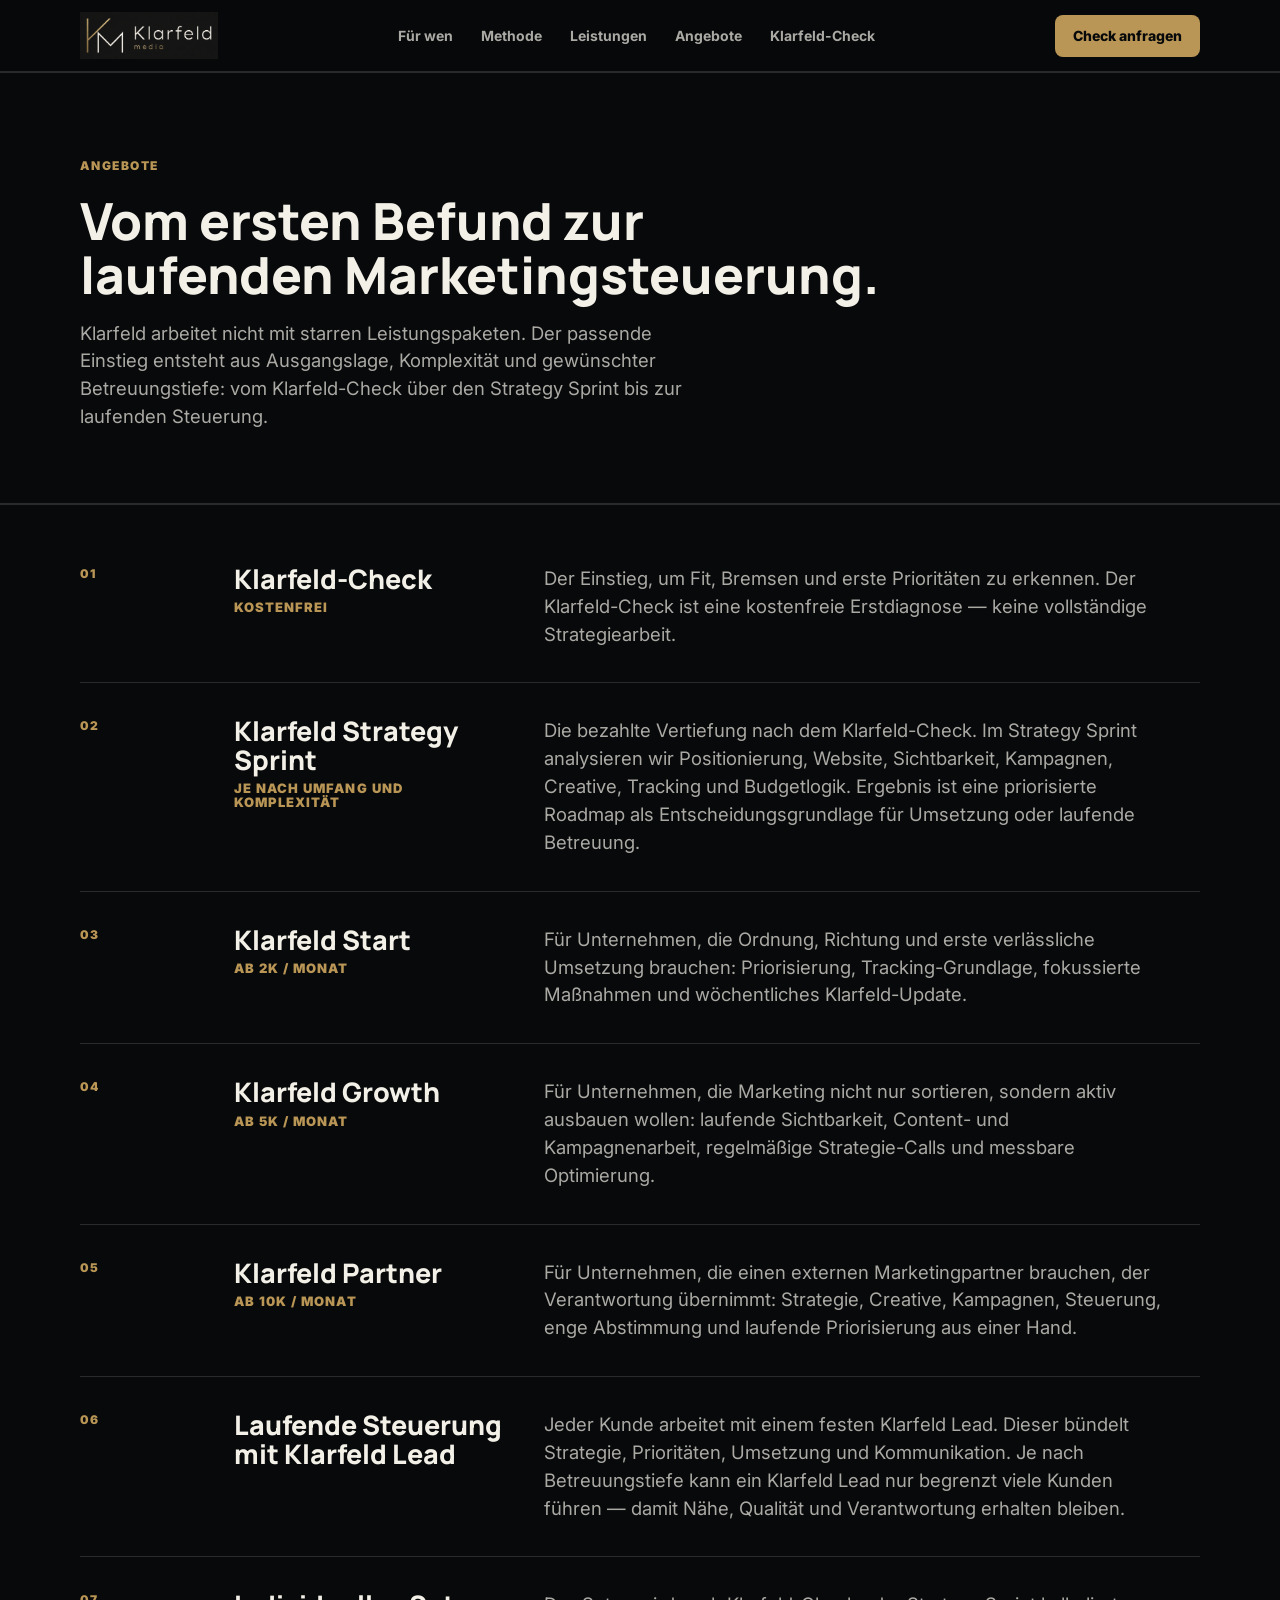
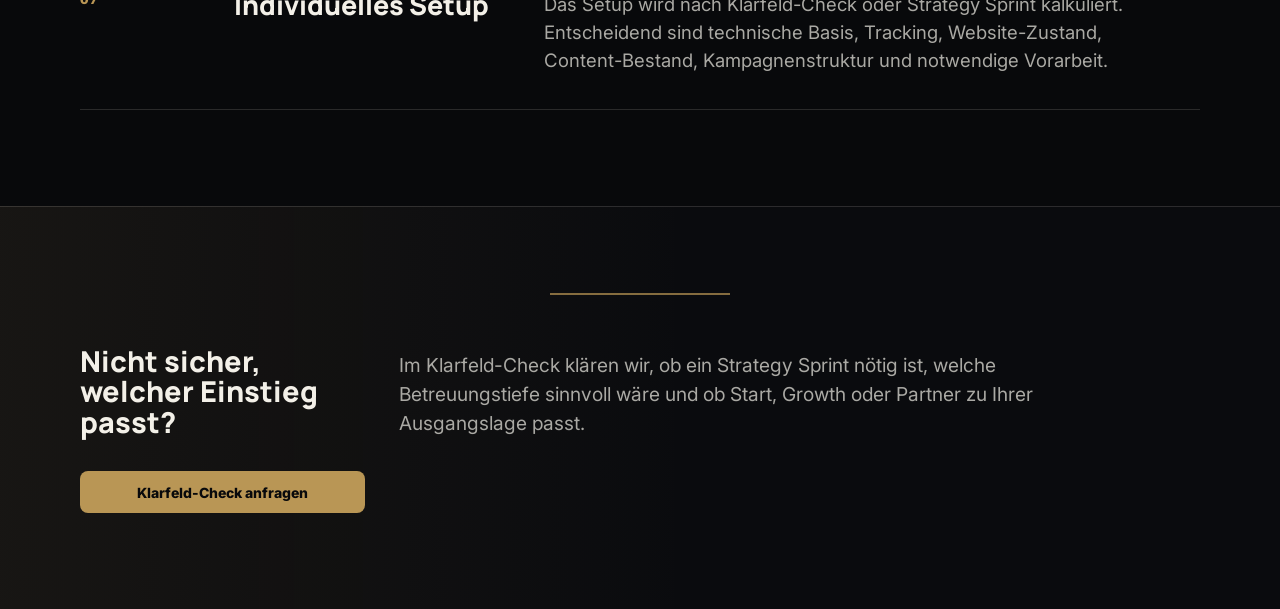
==== commit 4582d31a: "Add files via upload" ====
--- a/angebote.html
+++ b/angebote.html
@@ -3,7 +3,9 @@
   <head>
     <meta charset="utf-8">
     <meta name="viewport" content="width=device-width, initial-scale=1">
+    <meta name="description" content="Klarfeld bietet Klarfeld-Check, Strategy Sprint und laufende Betreuung für Unternehmen, die Marketing zentral, transparent und wirksam steuern wollen.">
     <title>Angebote | Klarfeld media</title>
+    <link rel="icon" type="image/png" href="assets/klarfeld-media-logo.png">
     <link rel="preconnect" href="https://fonts.googleapis.com">
     <link rel="preconnect" href="https://fonts.gstatic.com" crossorigin>
     <link href="https://fonts.googleapis.com/css2?family=Inter:wght@400;500;600;700;800;900&family=Manrope:wght@600;700;800&display=swap" rel="stylesheet">
@@ -17,15 +19,17 @@
       <button class="menu-toggle" type="button" aria-label="Navigation öffnen" aria-expanded="false" data-menu-toggle><span></span><span></span></button>
     </header>
     <main class="detail-page">
-      <section class="detail-hero"><div class="container"><p class="section-label">Angebote</p><h1>Drei Einstiege. Unterschiedliche Betreuungstiefen.</h1><p class="lead">Start, Growth und Partner beschreiben unterschiedliche Betreuungstiefen — von fokussierter Marketingbasis bis zur ausgelagerten Steuerung. Die monatlichen Einstiegspunkte liegen bei 2k, 5k und 10k. Welcher Rahmen sinnvoll ist, entscheidet nicht der Paketname, sondern die Ausgangslage.</p></div></section>
+      <section class="detail-hero"><div class="container"><p class="section-label">Angebote</p><h1>Vom ersten Befund zur laufenden Marketingsteuerung.</h1><p class="lead">Klarfeld arbeitet nicht mit starren Leistungspaketen. Der passende Einstieg entsteht aus Ausgangslage, Komplexität und gewünschter Betreuungstiefe: vom Klarfeld-Check über den Strategy Sprint bis zur laufenden Steuerung.</p></div></section>
       <section class="detail-list"><div class="container">
-        <article id="klarfeld-start"><span>01</span><h2>Klarfeld Start <small>ab 2k / Monat</small></h2><p>Für Unternehmen, die Ordnung, Richtung und erste verlässliche Umsetzung brauchen: Befund, Priorisierung, Tracking-Grundlage, fokussierte Maßnahmen und wöchentliches Klarfeld-Update.</p></article>
-        <article id="klarfeld-growth"><span>02</span><h2>Klarfeld Growth <small>ab 5k / Monat</small></h2><p>Für Unternehmen, die Marketing nicht nur sortieren, sondern aktiv ausbauen wollen: laufende Sichtbarkeit, Content- und Kampagnenarbeit, regelmäßige Strategie-Calls und messbare Optimierung.</p></article>
-        <article id="klarfeld-partner"><span>03</span><h2>Klarfeld Partner <small>ab 10k / Monat</small></h2><p>Für Unternehmen, die einen externen Marketingpartner brauchen, der Verantwortung übernimmt: Strategie, Content, Kampagnen, Steuerung, enge Abstimmung und laufende Priorisierung aus einer Hand.</p></article>
-        <article id="setup"><span>04</span><h2>Individuelles Setup</h2><p>Das Setup wird nach dem Klarfeld-Check kalkuliert. Entscheidend sind technische Basis, Tracking, Website-Zustand, Content-Bestand, Kampagnenstruktur und notwendige Vorarbeit.</p></article>
-        <article id="zusammenarbeit"><span>05</span><h2>Laufende Steuerung</h2><p>Alle Pakete enthalten klare Updates zu erledigten Arbeiten, Entscheidungen und nächsten Schritten. Growth und Partner arbeiten zusätzlich mit festen Strategie-Calls und engerer Steuerung.</p></article>
+        <article id="klarfeld-check"><span>01</span><h2>Klarfeld-Check <small>kostenfrei</small></h2><p>Der Einstieg, um Fit, Bremsen und erste Prioritäten zu erkennen. Der Klarfeld-Check ist eine kostenfreie Erstdiagnose — keine vollständige Strategiearbeit.</p></article>
+        <article id="strategy-sprint"><span>02</span><h2>Klarfeld Strategy Sprint <small>je nach Umfang und Komplexität</small></h2><p>Die bezahlte Vertiefung nach dem Klarfeld-Check. Im Strategy Sprint analysieren wir Positionierung, Website, Sichtbarkeit, Kampagnen, Creative, Tracking und Budgetlogik. Ergebnis ist eine priorisierte Roadmap als Entscheidungsgrundlage für Umsetzung oder laufende Betreuung.</p></article>
+        <article id="klarfeld-start"><span>03</span><h2>Klarfeld Start <small>ab 2k / Monat</small></h2><p>Für Unternehmen, die Ordnung, Richtung und erste verlässliche Umsetzung brauchen: Priorisierung, Tracking-Grundlage, fokussierte Maßnahmen und wöchentliches Klarfeld-Update.</p></article>
+        <article id="klarfeld-growth"><span>04</span><h2>Klarfeld Growth <small>ab 5k / Monat</small></h2><p>Für Unternehmen, die Marketing nicht nur sortieren, sondern aktiv ausbauen wollen: laufende Sichtbarkeit, Content- und Kampagnenarbeit, regelmäßige Strategie-Calls und messbare Optimierung.</p></article>
+        <article id="klarfeld-partner"><span>05</span><h2>Klarfeld Partner <small>ab 10k / Monat</small></h2><p>Für Unternehmen, die einen externen Marketingpartner brauchen, der Verantwortung übernimmt: Strategie, Creative, Kampagnen, Steuerung, enge Abstimmung und laufende Priorisierung aus einer Hand.</p></article>
+        <article id="klarfeld-lead"><span>06</span><h2>Laufende Steuerung mit Klarfeld Lead</h2><p>Jeder Kunde arbeitet mit einem festen Klarfeld Lead. Dieser bündelt Strategie, Prioritäten, Umsetzung und Kommunikation. Je nach Betreuungstiefe kann ein Klarfeld Lead nur begrenzt viele Kunden führen — damit Nähe, Qualität und Verantwortung erhalten bleiben.</p></article>
+        <article id="setup"><span>07</span><h2>Individuelles Setup</h2><p>Das Setup wird nach Klarfeld-Check oder Strategy Sprint kalkuliert. Entscheidend sind technische Basis, Tracking, Website-Zustand, Content-Bestand, Kampagnenstruktur und notwendige Vorarbeit.</p></article>
       </div></section>
-      <section class="detail-cta"><div class="container"><h2>Nicht sicher, welcher Einstieg passt?</h2><p>Im Klarfeld-Check klären wir, welche Betreuungstiefe sinnvoll ist, welches Setup nötig wäre und ob Start, Growth oder Partner zu Ihrer Ausgangslage passt.</p><a class="btn btn-primary" href="index.html#kontakt">Klarfeld-Check anfragen</a></div></section>
+      <section class="detail-cta"><div class="container"><h2>Nicht sicher, welcher Einstieg passt?</h2><p>Im Klarfeld-Check klären wir, ob ein Strategy Sprint nötig ist, welche Betreuungstiefe sinnvoll wäre und ob Start, Growth oder Partner zu Ihrer Ausgangslage passt.</p><a class="btn btn-primary" href="index.html#kontakt">Klarfeld-Check anfragen</a></div></section>
     </main>
     <script src="script.js"></script>
   </body>
--- a/style.css
+++ b/style.css
@@ -8,8 +8,8 @@
   --soft: #747672;
   --line: rgba(243, 240, 232, 0.14);
   --line-strong: rgba(243, 240, 232, 0.22);
-  --gold: #c6a86a;
-  --gold-soft: rgba(198, 168, 106, 0.16);
+  --gold: #b99655;
+  --gold-soft: rgba(185, 150, 85, 0.16);
   --danger: #d79a64;
   --radius: 8px;
   --display: "Manrope", "Inter", Arial, sans-serif;
@@ -65,8 +65,8 @@
   display: grid;
   grid-template-columns: auto 1fr auto;
   align-items: center;
-  gap: 28px;
-  min-height: 68px;
+  gap: 34px;
+  min-height: 72px;
   padding: 0 max(24px, calc((100vw - 1120px) / 2));
   background: rgba(8, 9, 11, 0.94);
   border-bottom: 1px solid var(--line);
@@ -81,14 +81,12 @@
 }
 
 .brand-logo {
-  width: 154px;
+  width: 138px;
   height: auto;
-  mix-blend-mode: screen;
-  filter: drop-shadow(0 10px 24px rgba(0, 0, 0, 0.28));
 }
 
 .footer-brand .brand-logo {
-  width: 190px;
+  width: 174px;
 }
 
 .main-nav {
@@ -126,10 +124,20 @@
   background: var(--gold);
 }
 
+.header-cta:hover,
+.btn-primary:hover {
+  background: #d0b174;
+}
+
 .btn-secondary {
   color: var(--ink);
   border: 1px solid var(--line);
   background: transparent;
+}
+
+.btn-secondary:hover {
+  border-color: rgba(185, 150, 85, 0.5);
+  color: var(--gold);
 }
 
 .menu-toggle {
@@ -163,12 +171,12 @@
 h1 {
   max-width: 720px;
   margin-top: 18px;
-  font-size: clamp(40px, 5.2vw, 76px);
+  font-size: clamp(34px, 4vw, 54px);
 }
 
 h2 {
   max-width: 820px;
-  font-size: clamp(28px, 3.45vw, 46px);
+  font-size: clamp(24px, 2.45vw, 34px);
 }
 
 h3 {
@@ -203,9 +211,19 @@
   margin-top: 14px;
   color: var(--ink);
   font-family: var(--display);
-  font-size: clamp(22px, 2.1vw, 32px);
+  font-size: clamp(19px, 1.55vw, 24px);
   font-weight: 800;
   line-height: 1.16;
+}
+
+.hero-fit {
+  max-width: 620px;
+  margin-top: 16px;
+  padding-left: 16px;
+  border-left: 2px solid rgba(185, 150, 85, 0.5);
+  color: var(--ink);
+  font-size: 16px;
+  font-weight: 700;
 }
 
 .actions {
@@ -288,8 +306,8 @@
   gap: 6px;
   margin-top: 6px;
   padding: 12px;
-  background: rgba(198, 168, 106, 0.1);
-  border: 1px solid rgba(198, 168, 106, 0.24);
+  background: rgba(185, 150, 85, 0.1);
+  border: 1px solid rgba(185, 150, 85, 0.24);
   border-radius: var(--radius);
 }
 
@@ -313,7 +331,7 @@
   max-width: 1040px;
   color: var(--ink);
   font-family: var(--display);
-  font-size: clamp(34px, 5vw, 70px);
+  font-size: clamp(28px, 3.6vw, 46px);
   font-weight: 800;
   line-height: 1.02;
 }
@@ -428,7 +446,7 @@
 .visual-split h2 {
   max-width: 500px;
   margin-top: 16px;
-  font-size: clamp(28px, 2.9vw, 42px);
+  font-size: clamp(24px, 2.25vw, 32px);
 }
 
 .visual-split p:not(.section-label) {
@@ -496,7 +514,7 @@
 .story-step h2 {
   max-width: 600px;
   margin-top: 14px;
-  font-size: clamp(28px, 3vw, 42px);
+  font-size: clamp(24px, 2.25vw, 34px);
 }
 
 .split-head > p {
@@ -507,7 +525,7 @@
 
 .open-principles {
   display: grid;
-  grid-template-columns: repeat(3, 1fr);
+  grid-template-columns: repeat(4, minmax(0, 1fr));
   gap: 34px;
   padding-top: 10px;
 }
@@ -544,7 +562,7 @@
 
 .method {
   background:
-    linear-gradient(90deg, rgba(198, 168, 106, 0.08), transparent 48%),
+    linear-gradient(90deg, rgba(185, 150, 85, 0.08), transparent 48%),
     var(--bg);
 }
 
@@ -563,7 +581,7 @@
 .rail-sticky h2 {
   max-width: 460px;
   margin-top: 16px;
-  font-size: clamp(32px, 3.8vw, 54px);
+  font-size: clamp(26px, 2.6vw, 36px);
 }
 
 .rail-sticky p:not(.section-label) {
@@ -585,27 +603,27 @@
   top: 12px;
   bottom: 12px;
   left: 10px;
-  width: 2px;
-  background: rgba(243, 240, 232, 0.16);
+  width: 1px;
+  background: rgba(243, 240, 232, 0.14);
 }
 
 .rail-line span {
   display: block;
   width: 100%;
   height: var(--rail-progress, 0%);
-  background: linear-gradient(var(--gold), rgba(198, 168, 106, 0.2));
+  background: linear-gradient(var(--gold), rgba(185, 150, 85, 0.2));
 }
 
 .rail-dot {
   position: absolute;
   top: var(--rail-dot, 12px);
-  left: 3px;
+  left: 4px;
   z-index: 2;
-  width: 16px;
-  height: 16px;
+  width: 12px;
+  height: 12px;
   border-radius: 999px;
   background: var(--gold);
-  box-shadow: 0 0 0 8px rgba(198, 168, 106, 0.12), 0 0 28px rgba(198, 168, 106, 0.36);
+  box-shadow: 0 0 0 6px rgba(185, 150, 85, 0.08), 0 0 18px rgba(185, 150, 85, 0.22);
 }
 
 .rail-card {
@@ -614,19 +632,18 @@
   border: 1px solid var(--line);
   border-radius: var(--radius);
   background: rgba(243, 240, 232, 0.035);
-  opacity: 0.58;
+  opacity: 0.72;
   transition: opacity 220ms ease, border-color 220ms ease, background 220ms ease, transform 220ms ease;
 }
 
 .rail-card.is-active {
   opacity: 1;
-  transform: translateX(6px);
-  border-color: rgba(198, 168, 106, 0.42);
-  background: rgba(243, 240, 232, 0.065);
+  transform: translateX(3px);
+  border-color: rgba(185, 150, 85, 0.3);
+  background: rgba(243, 240, 232, 0.055);
 }
 
 .rail-card span,
-.service-card span,
 .package-cards > a > span {
   color: var(--gold);
   font-size: 12px;
@@ -689,7 +706,7 @@
 .editorial-grid h2 {
   max-width: 480px;
   margin-top: 14px;
-  font-size: clamp(28px, 3vw, 42px);
+  font-size: clamp(24px, 2.25vw, 34px);
 }
 
 .route-list {
@@ -740,10 +757,10 @@
 }
 
 .image-break-grid p {
-  max-width: 350px;
+  max-width: 430px;
   color: var(--ink);
   font-family: var(--display);
-  font-size: clamp(24px, 2.5vw, 36px);
+  font-size: clamp(22px, 2vw, 30px);
   font-weight: 800;
   line-height: 1.08;
 }
@@ -755,72 +772,58 @@
   border-left: 1px solid var(--line);
 }
 
-.service-scroll {
-  display: grid;
-  grid-template-columns: minmax(300px, 0.36fr) minmax(0, 1fr);
-  gap: 52px;
-  align-items: start;
-}
-
-.service-sticky {
-  position: sticky;
-  top: 116px;
-}
-
-.service-sticky h2 {
-  max-width: 460px;
-  margin-top: 16px;
-  font-size: clamp(30px, 3.4vw, 48px);
-}
-
-.service-sticky p:not(.section-label) {
-  max-width: 440px;
-  margin-top: 22px;
-  color: var(--muted);
-  font-size: 18px;
-}
-
-.service-track-wrap {
-  overflow: hidden;
-}
-
-.service-track {
-  display: flex;
-  gap: 18px;
-  width: max-content;
-  will-change: transform;
-}
-
-.service-card {
-  display: flex;
-  width: min(390px, 32vw);
-  min-width: 340px;
-  min-height: 390px;
-  flex-direction: column;
+.service-matrix {
+  display: grid;
+  grid-template-columns: repeat(2, minmax(0, 1fr));
+  gap: 1px;
+  background: var(--line);
+  border: 1px solid var(--line);
+  align-items: stretch;
+}
+
+.service-row {
+  display: grid;
+  grid-template-columns: 58px minmax(0, 1fr);
+  gap: 10px 22px;
+  min-height: 230px;
   padding: 26px;
-  border: 1px solid var(--line);
-  border-radius: var(--radius);
   background:
-    linear-gradient(145deg, rgba(198, 168, 106, 0.08), transparent 42%),
-    rgba(243, 240, 232, 0.035);
-}
-
-.service-card h3 {
-  margin-top: 40px;
-}
-
-.service-card p {
-  margin-top: 18px;
-  color: var(--muted);
-  font-size: 16px;
-}
-
-.service-card p:last-child {
-  margin-top: auto;
-  padding-top: 28px;
-}
-
-.service-card strong {
+    linear-gradient(135deg, rgba(185, 150, 85, 0.06), transparent 42%),
+    var(--bg);
+  transition: background 180ms ease, border-color 180ms ease;
+}
+
+.service-row:hover {
+  background:
+    linear-gradient(135deg, rgba(185, 150, 85, 0.085), transparent 46%),
+    #0b0d10;
+}
+
+.service-row span {
+  color: var(--gold);
+  font-size: 12px;
+  font-weight: 900;
+  letter-spacing: 0.12em;
+}
+
+.service-row h3 {
+  max-width: 260px;
+  font-size: clamp(19px, 1.45vw, 23px);
+}
+
+.service-row p {
+  grid-column: 2;
+  max-width: 360px;
+  color: var(--muted);
+  font-size: 15px;
+  line-height: 1.5;
+}
+
+.service-row p + p {
+  margin-top: 14px;
+}
+
+.service-row strong {
   color: var(--ink);
 }
 
@@ -851,7 +854,7 @@
 
 .process {
   background:
-    linear-gradient(90deg, rgba(198, 168, 106, 0.075), transparent 55%),
+    linear-gradient(90deg, rgba(185, 150, 85, 0.075), transparent 55%),
     var(--bg);
 }
 
@@ -995,8 +998,8 @@
 .final-cta {
   padding: 88px 0;
   background:
-    radial-gradient(circle at 12% 20%, rgba(198, 168, 106, 0.18), transparent 32%),
-    linear-gradient(90deg, rgba(198, 168, 106, 0.1), transparent 58%),
+    radial-gradient(circle at 12% 20%, rgba(185, 150, 85, 0.18), transparent 32%),
+    linear-gradient(90deg, rgba(185, 150, 85, 0.1), transparent 58%),
     #0a0b0e;
 }
 
@@ -1010,7 +1013,7 @@
 .final-grid h2 {
   max-width: 620px;
   margin-top: 16px;
-  font-size: clamp(30px, 3.3vw, 44px);
+  font-size: clamp(26px, 2.45vw, 34px);
 }
 
 .final-grid p:not(.section-label) {
@@ -1063,7 +1066,7 @@
 
 .contact-form input:focus,
 .contact-form textarea:focus {
-  border-color: rgba(198, 168, 106, 0.65);
+  border-color: rgba(185, 150, 85, 0.65);
 }
 
 .contact-form button {
@@ -1149,11 +1152,21 @@
 }
 
 .detail-cta {
-  padding: 76px 0 90px;
+  padding: 86px 0 96px;
   background:
-    linear-gradient(90deg, rgba(198, 168, 106, 0.1), transparent 58%),
-    var(--bg-soft);
+    linear-gradient(90deg, rgba(185, 150, 85, 0.08), transparent 54%),
+    #0a0b0e;
   border-top: 1px solid var(--line);
+}
+
+.detail-cta::before {
+  content: "";
+  display: block;
+  width: min(180px, calc(100% - 48px));
+  height: 2px;
+  margin: 0 auto 38px;
+  background: var(--gold);
+  opacity: 0.7;
 }
 
 .detail-cta .container {
@@ -1165,7 +1178,7 @@
 
 .detail-cta h2 {
   max-width: 700px;
-  font-size: clamp(28px, 3vw, 42px);
+  font-size: clamp(24px, 2.25vw, 34px);
 }
 
 .detail-cta p {
@@ -1233,7 +1246,6 @@
   .visual-split,
   .visual-split.reverse,
   .rail-grid,
-  .service-scroll,
   .split-head,
   .editorial-grid,
   .image-break-grid,
@@ -1251,8 +1263,7 @@
     grid-template-columns: repeat(2, 1fr);
   }
 
-  .rail-sticky,
-  .service-sticky {
+  .rail-sticky {
     position: static;
   }
 
@@ -1268,21 +1279,13 @@
     transform: none;
   }
 
-  .service-track-wrap {
-    overflow-x: auto;
-    overscroll-behavior-x: contain;
-    padding-bottom: 18px;
-    scroll-snap-type: x mandatory;
-  }
-
-  .service-track {
-    width: max-content;
-    padding-right: 24px;
-  }
-
-  .service-card {
-    width: min(380px, 72vw);
-    scroll-snap-align: start;
+  .service-matrix {
+    grid-template-columns: 1fr;
+  }
+
+  .service-row {
+    grid-template-columns: 58px minmax(0, 1fr);
+    min-height: auto;
   }
 
   .method-flow {
@@ -1336,7 +1339,7 @@
   }
 
   .brand-logo {
-    width: 132px;
+    width: 122px;
   }
 
   .site-header.nav-open .main-nav {
@@ -1345,11 +1348,11 @@
   }
 
   h1 {
-    font-size: clamp(36px, 12vw, 54px);
+    font-size: clamp(32px, 10vw, 42px);
   }
 
   h2 {
-    font-size: clamp(27px, 8vw, 37px);
+    font-size: clamp(24px, 7vw, 32px);
   }
 
   .hero,
@@ -1394,7 +1397,7 @@
   }
 
   .manifest-line p {
-    font-size: clamp(30px, 10vw, 48px);
+    font-size: clamp(26px, 8vw, 36px);
   }
 
   .rail-track {
@@ -1406,10 +1409,14 @@
     padding: 20px;
   }
 
-  .service-card {
-    width: 82vw;
-    min-width: 280px;
-    min-height: 360px;
+  .service-row {
+    grid-template-columns: 1fr;
+    gap: 14px;
+    padding: 22px;
+  }
+
+  .service-row p {
+    grid-column: auto;
   }
 
   .route-list a {
@@ -1433,6 +1440,10 @@
     margin-top: 14px;
   }
 
+  .hero-fit {
+    font-size: 15px;
+  }
+
   .contact-form {
     grid-template-columns: 1fr;
     padding: 18px;
